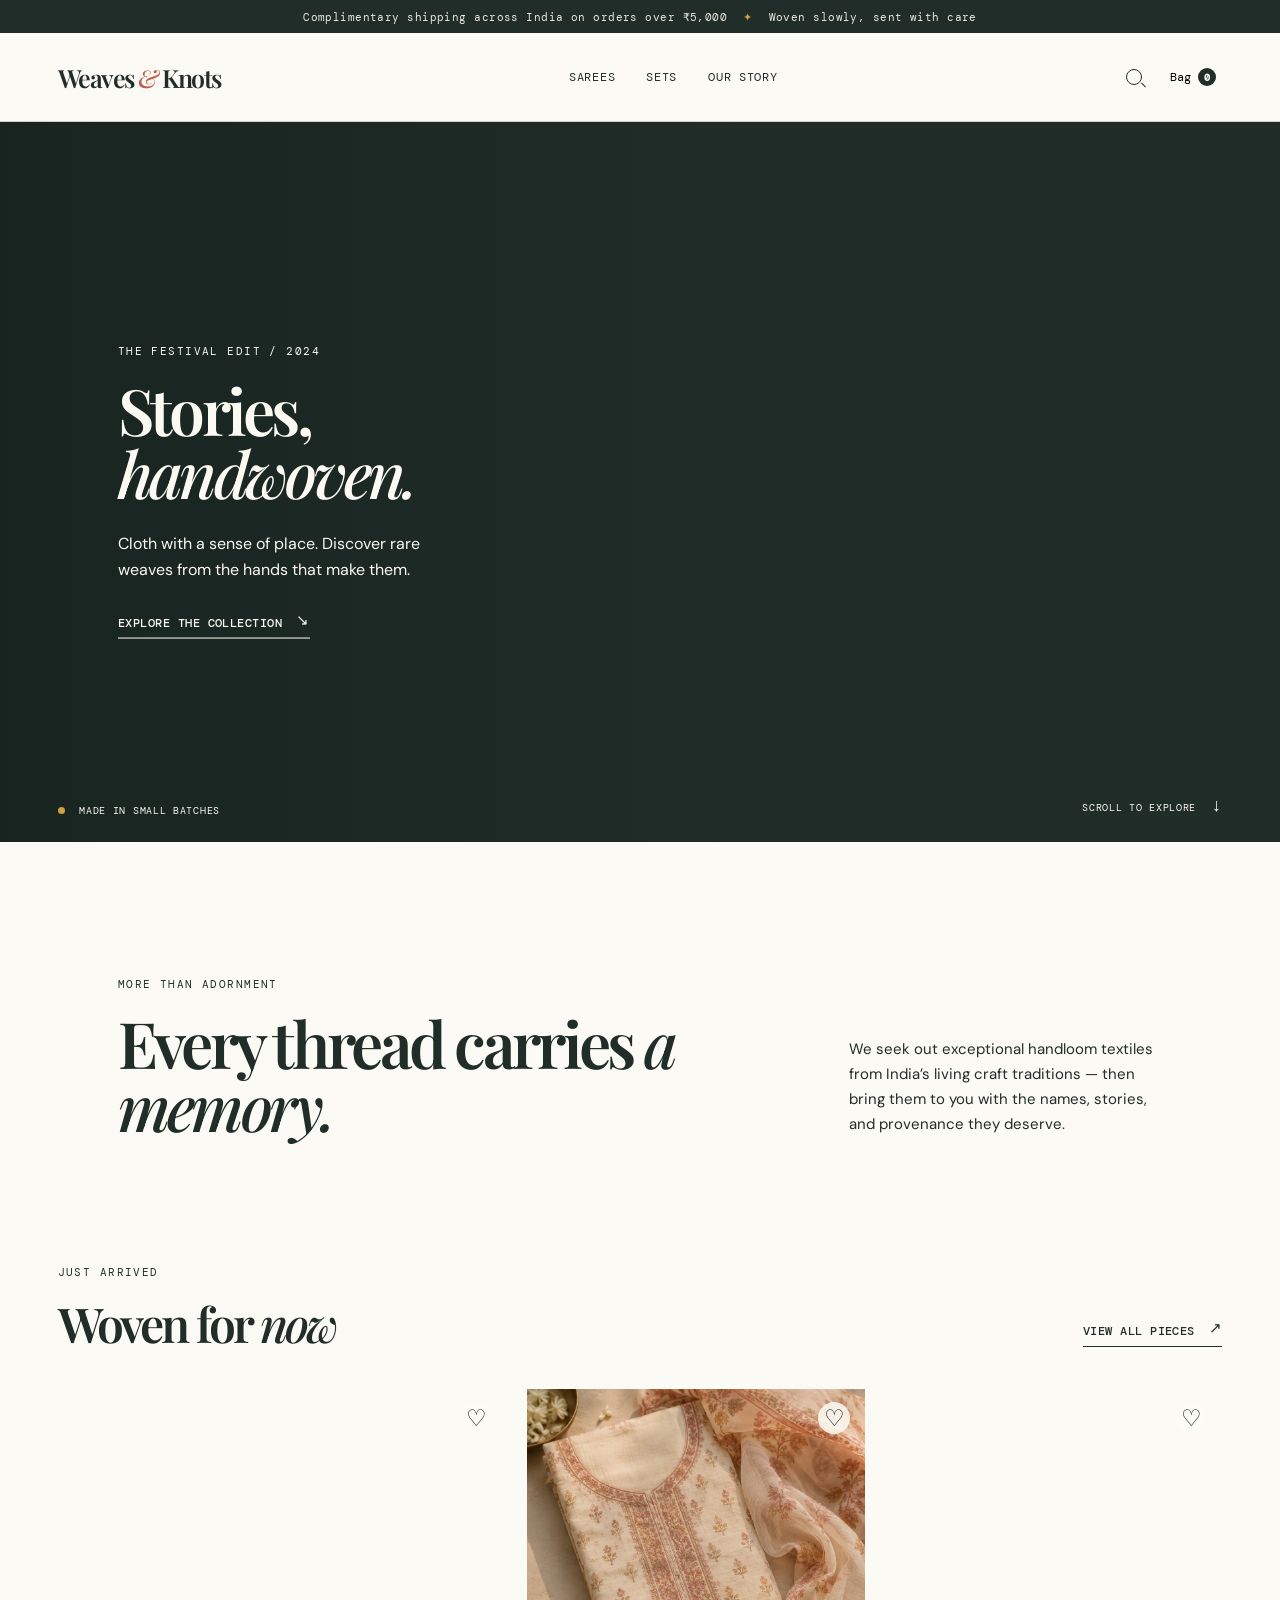
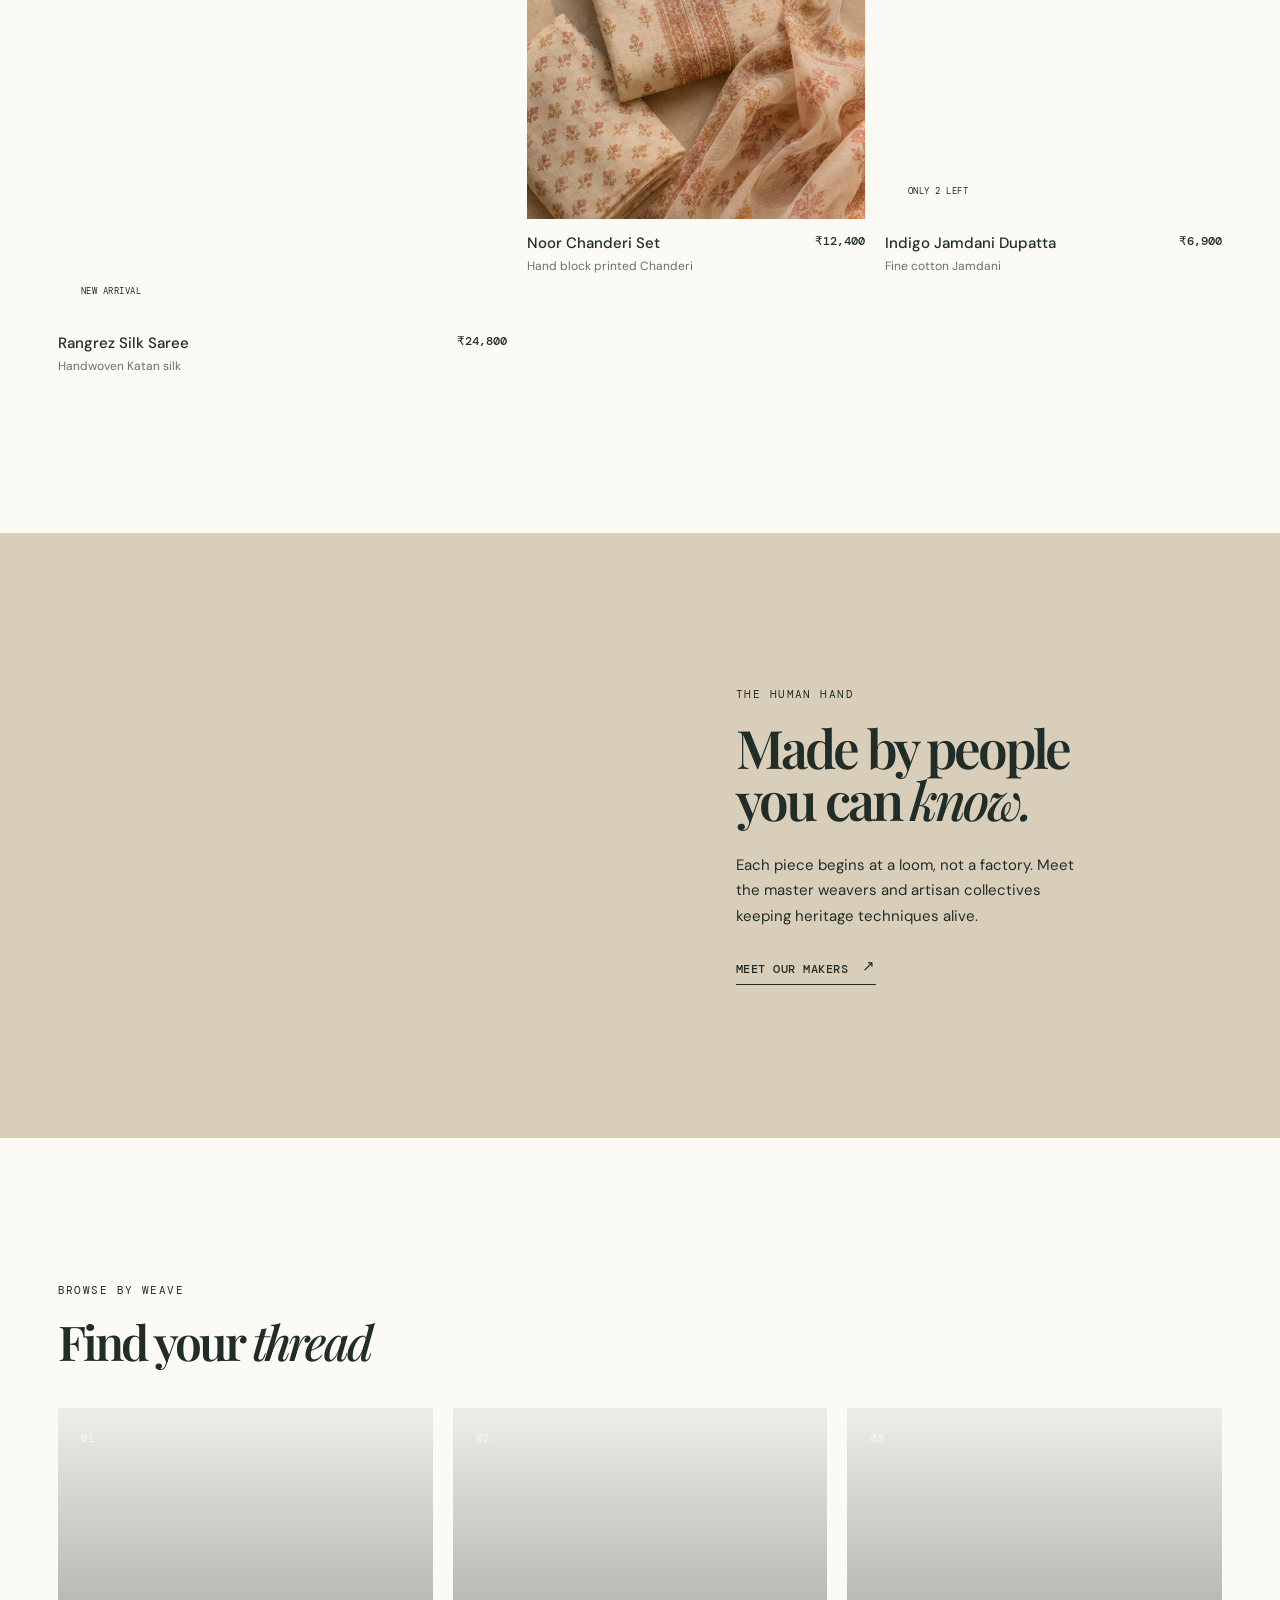
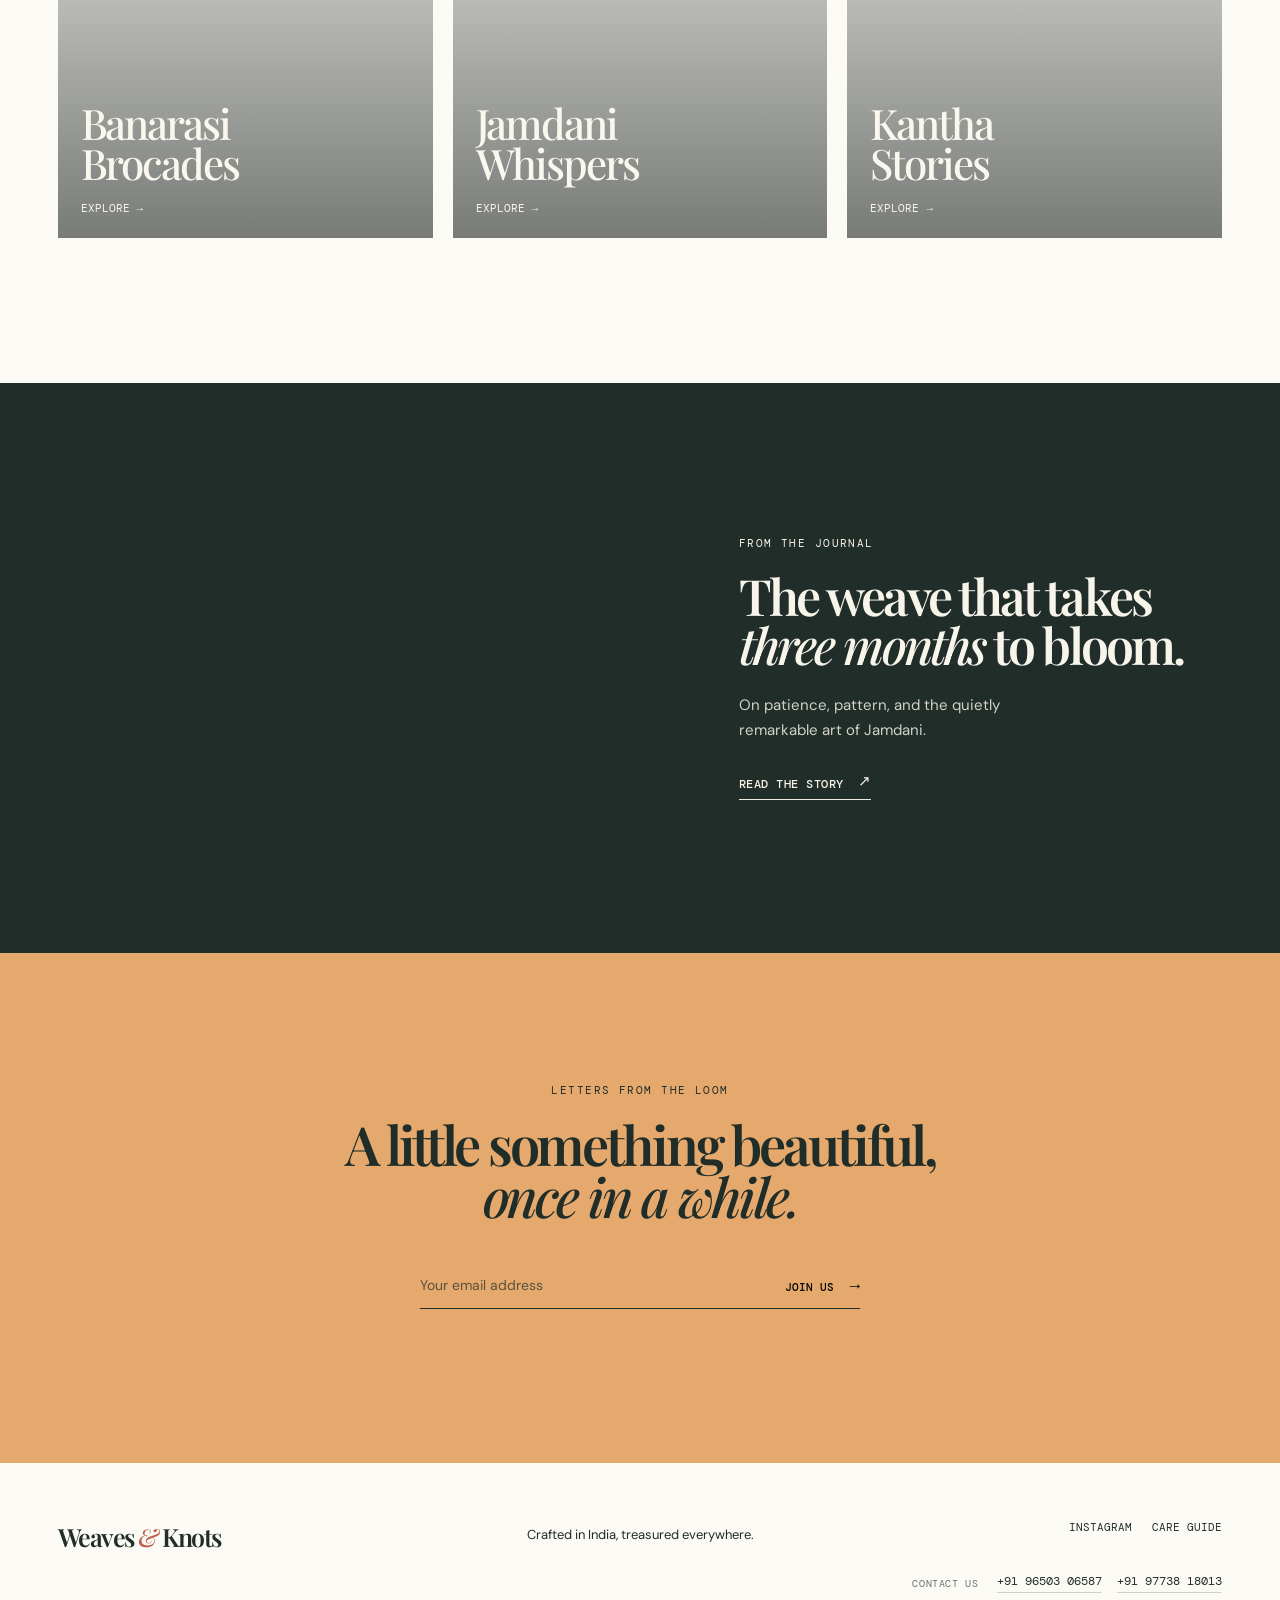
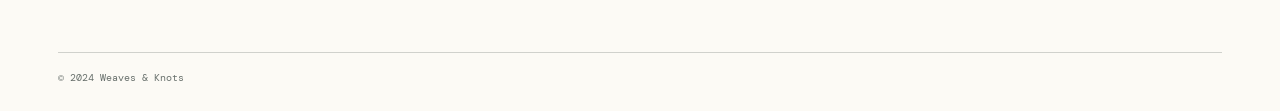
==== index.html @ 6b68d537 "Add contact details and Chanderi product image" ====
<!doctype html>
<html lang="en">
  <head>
    <meta charset="UTF-8" />
    <meta name="viewport" content="width=device-width, initial-scale=1.0" />
    <title>Weaves & Knots — Handloom, held close</title>
    <link rel="preconnect" href="https://fonts.googleapis.com" />
    <link rel="preconnect" href="https://fonts.gstatic.com" crossorigin />
    <link href="https://fonts.googleapis.com/css2?family=DM+Mono:wght@400;500&family=DM+Sans:wght@400;500;600&family=Playfair+Display:ital,wght@0,500;0,600;0,700;1,500;1,600&display=swap" rel="stylesheet" />
    <link rel="stylesheet" href="styles.css" />
    <style>.image-suit { background-image: url('assets/noor-chanderi-set.png'); }</style>
  </head>
  <body>
    <div class="announcement">Complimentary shipping across India on orders over ₹5,000 <span>✦</span> Woven slowly, sent with care</div>

    <header class="site-header">
      <button class="menu-button" aria-label="Open navigation"><span></span><span></span></button>
      <a class="wordmark" href="#top">Weaves <i>&</i> Knots</a>
      <nav class="main-nav" aria-label="Main navigation">
        <a href="#collection">Sarees</a><a href="#collection">Sets</a><a href="#story">Our story</a>
      </nav>
      <div class="actions">
        <button aria-label="Search" class="icon-button search-icon"></button>
        <button aria-label="Shopping bag" class="bag-button"><span>Bag</span><b id="bag-count">0</b></button>
      </div>
    </header>

    <main id="top">
      <section class="hero">
        <div class="hero-image"></div>
        <div class="hero-copy">
          <p class="eyebrow">The festival edit / 2024</p>
          <h1>Stories,<br /><em>handwoven.</em></h1>
          <p class="hero-description">Cloth with a sense of place. Discover rare weaves from the hands that make them.</p>
          <a class="text-link light" href="#collection">Explore the collection <span>↘</span></a>
        </div>
        <div class="hero-note"><span class="dot"></span> Made in small batches</div>
        <div class="scroll-note">Scroll to explore <span>↓</span></div>
      </section>

      <section class="intro" id="story">
        <p class="eyebrow">More than adornment</p>
        <div class="intro-grid">
          <h2>Every thread carries <em>a memory.</em></h2>
          <p>We seek out exceptional handloom textiles from India’s living craft traditions — then bring them to you with the names, stories, and provenance they deserve.</p>
        </div>
      </section>

      <section class="featured" id="collection">
        <div class="section-head">
          <div><p class="eyebrow">Just arrived</p><h2>Woven for <em>now</em></h2></div>
          <a class="text-link" href="#all">View all pieces <span>↗</span></a>
        </div>
        <div class="product-grid">
          <article class="product-card large-card">
            <div class="product-image image-saree"><button class="heart" aria-label="Save this item">♡</button><span class="tag">New arrival</span></div>
            <div class="product-info"><div><h3>Rangrez Silk Saree</h3><p>Handwoven Katan silk</p></div><strong>₹24,800</strong></div>
          </article>
          <article class="product-card">
            <div class="product-image image-suit"><button class="heart" aria-label="Save this item">♡</button></div>
            <div class="product-info"><div><h3>Noor Chanderi Set</h3><p>Hand block printed Chanderi</p></div><strong>₹12,400</strong></div>
          </article>
          <article class="product-card">
            <div class="product-image image-dupatta"><button class="heart" aria-label="Save this item">♡</button><span class="tag">Only 2 left</span></div>
            <div class="product-info"><div><h3>Indigo Jamdani Dupatta</h3><p>Fine cotton Jamdani</p></div><strong>₹6,900</strong></div>
          </article>
        </div>
      </section>

      <section class="craft-banner">
        <div class="craft-image"></div>
        <div class="craft-copy">
          <p class="eyebrow">The human hand</p>
          <h2>Made by people<br />you can <em>know.</em></h2>
          <p>Each piece begins at a loom, not a factory. Meet the master weavers and artisan collectives keeping heritage techniques alive.</p>
          <a class="text-link" href="#makers">Meet our makers <span>↗</span></a>
        </div>
      </section>

      <section class="collections" id="all">
        <div class="section-head"><div><p class="eyebrow">Browse by weave</p><h2>Find your <em>thread</em></h2></div></div>
        <div class="collection-grid">
          <a href="#banarasi" class="collection-card c-one"><span>01</span><h3>Banarasi<br />Brocades</h3><i>Explore →</i></a>
          <a href="#jamdani" class="collection-card c-two"><span>02</span><h3>Jamdani<br />Whispers</h3><i>Explore →</i></a>
          <a href="#kantha" class="collection-card c-three"><span>03</span><h3>Kantha<br />Stories</h3><i>Explore →</i></a>
        </div>
      </section>

      <section class="journal">
        <div class="journal-image"></div>
        <div class="journal-content"><p class="eyebrow">From the journal</p><h2>The weave that takes<br /><em>three months</em> to bloom.</h2><p>On patience, pattern, and the quietly remarkable art of Jamdani.</p><a class="text-link" href="#read">Read the story <span>↗</span></a></div>
      </section>

      <section class="newsletter">
        <p class="eyebrow">Letters from the loom</p>
        <h2>A little something beautiful,<br /><em>once in a while.</em></h2>
        <form id="newsletter-form"><label class="sr-only" for="email">Email address</label><input id="email" type="email" placeholder="Your email address" required /><button type="submit">Join us <span>→</span></button></form>
        <p class="form-message" id="form-message"></p>
      </section>
    </main>

    <footer>
      <a class="wordmark" href="#top">Weaves <i>&</i> Knots</a>
      <p>Crafted in India, treasured everywhere.</p>
      <div class="footer-links"><a href="#instagram">Instagram</a><a href="#care">Care guide</a></div>
      <div class="contact-block" id="contact"><span>Contact us</span><a href="tel:+919650306587">+91 96503 06587</a><a href="tel:+919773818013">+91 97738 18013</a></div>
      <small>© 2024 Weaves & Knots</small>
    </footer>
    <script src="script.js"></script>
  </body>
</html>
---- styles.css ----
:root{--ink:#202d28;--cream:#f4f0e8;--paper:#fcfaf5;--clay:#bd5f49;--mustard:#d0a143;--sage:#a4ad91;--line:rgba(32,45,40,.2)}*{box-sizing:border-box}html{scroll-behavior:smooth}body{margin:0;background:var(--paper);color:var(--ink);font-family:'DM Sans',sans-serif;font-size:15px}a{color:inherit;text-decoration:none}.announcement{height:33px;background:var(--ink);color:#eee9dd;text-align:center;display:flex;align-items:center;justify-content:center;gap:16px;font:11px 'DM Mono',monospace;letter-spacing:.04em}.announcement span{color:var(--mustard)}.site-header{height:89px;padding:0 4.5vw;display:grid;grid-template-columns:1fr auto 1fr;align-items:center;border-bottom:1px solid var(--line);background:var(--paper);position:relative;z-index:2}.wordmark{font:600 25px 'Playfair Display',serif;letter-spacing:-.06em}.wordmark i{font-weight:500;color:var(--clay)}.main-nav{display:flex;gap:31px;margin-left:5.2vw}.main-nav a,.actions{font:12px 'DM Mono',monospace;text-transform:uppercase;letter-spacing:.06em}.actions{justify-self:end;display:flex;align-items:center;gap:22px}.icon-button{border:0;background:none;padding:0}.search-icon{height:16px;width:16px;border:1.5px solid var(--ink);border-radius:50%;position:relative}.search-icon:after{content:'';height:6px;border-left:1.5px solid var(--ink);position:absolute;right:-3px;bottom:-4px;transform:rotate(-45deg)}.bag-button{border:0;background:none;font:inherit;display:flex;gap:7px;align-items:center}.bag-button b{display:grid;place-items:center;color:var(--paper);background:var(--ink);width:18px;height:18px;border-radius:50%;font-size:10px}.menu-button{display:none}.hero{height:min(720px,calc(100vh - 122px));min-height:590px;position:relative;overflow:hidden;background:var(--ink);color:#fbf9f2}.hero-image{height:100%;width:100%;background:linear-gradient(90deg,rgba(18,29,25,.54),rgba(18,29,25,.04) 58%),url('https://images.unsplash.com/photo-1610030469983-98e550d6193c?auto=format&fit=crop&w=1800&q=90') center 43%/cover}.hero-copy{position:absolute;left:9.2vw;top:50%;transform:translateY(-47%);max-width:500px}.eyebrow{font:11px 'DM Mono',monospace;text-transform:uppercase;letter-spacing:.13em;margin:0 0 21px}.hero h1,h2{font:600 clamp(43px,5vw,76px)/.98 'Playfair Display',serif;letter-spacing:-.058em;margin:0}.hero h1 em,h2 em{font-weight:500}.hero-description{font-size:16px;line-height:1.6;max-width:315px;margin:27px 0 29px}.text-link{display:inline-flex;gap:14px;padding-bottom:7px;border-bottom:1px solid var(--ink);font:500 12px 'DM Mono',monospace;text-transform:uppercase;letter-spacing:.04em}.text-link span{font-size:15px;line-height:10px}.text-link.light{border-color:#fbf9f2}.hero-note,.scroll-note{position:absolute;bottom:25px;font:10px 'DM Mono',monospace;text-transform:uppercase;letter-spacing:.07em}.hero-note{left:4.5vw}.scroll-note{right:4.5vw}.scroll-note span{font-size:18px;margin-left:8px}.dot{display:inline-block;width:7px;height:7px;background:var(--mustard);border-radius:50%;margin-right:8px}.intro{padding:135px 9.2vw 128px}.intro-grid{display:grid;grid-template-columns:1.35fr .65fr;align-items:end;gap:80px}.intro h2{max-width:680px}.intro-grid p{line-height:1.68;margin:0;max-width:325px}.featured{padding:0 4.5vw 145px}.section-head{display:flex;align-items:end;justify-content:space-between;margin-bottom:42px}.section-head h2{font-size:48px}.product-grid{display:grid;grid-template-columns:1.33fr 1fr 1fr;gap:20px}.product-image{height:430px;position:relative;background:center/cover}.large-card .product-image{height:530px}.image-saree{background-image:url('https://images.unsplash.com/photo-1605763240000-7e93b172d754?auto=format&fit=crop&w=1000&q=85')}.image-suit{background-image:url('https://images.unsplash.com/photo-1583391733981-84984093580d?auto=format&fit=crop&w=900&q=85')}.image-dupatta{background-image:url('https://images.unsplash.com/photo-1595777457583-95e059d581b8?auto=format&fit=crop&w=900&q=85')}.heart{position:absolute;right:15px;top:13px;border:0;background:rgba(252,250,245,.86);border-radius:50%;width:32px;height:32px;font:23px Georgia;color:var(--ink);cursor:pointer}.heart.saved{color:var(--clay)}.tag{position:absolute;left:14px;bottom:15px;background:var(--paper);padding:7px 9px;font:9px 'DM Mono',monospace;text-transform:uppercase;letter-spacing:.06em}.product-info{display:flex;justify-content:space-between;gap:8px;padding:14px 0}.product-info h3{font:500 15px 'DM Sans',sans-serif;margin:0 0 5px}.product-info p{margin:0;font-size:12px;color:#69716e}.product-info strong{font:500 12px 'DM Mono',monospace;white-space:nowrap}.craft-banner{display:grid;grid-template-columns:1fr 1fr;background:#d8ceb9}.craft-image{min-height:605px;background:url('https://images.unsplash.com/photo-1602417095805-29b4a7ea6454?auto=format&fit=crop&w=1200&q=85') center/cover}.craft-copy{padding:14% 15%;align-self:center}.craft-copy h2{font-size:53px;margin-bottom:27px}.craft-copy p:not(.eyebrow){line-height:1.7;max-width:360px;margin:0 0 29px}.collections{padding:145px 4.5vw}.collection-grid{display:grid;grid-template-columns:repeat(3,1fr);gap:20px}.collection-card{height:430px;padding:23px;display:flex;flex-direction:column;color:#faf7ee;background-size:cover;background-position:center;position:relative;overflow:hidden}.collection-card:before{content:'';position:absolute;inset:0;background:linear-gradient(0deg,rgba(16,24,21,.56),rgba(16,24,21,.06))}.collection-card>*{position:relative}.collection-card span{font:11px 'DM Mono',monospace}.collection-card h3{font:500 42px/.95 'Playfair Display',serif;letter-spacing:-.05em;margin:auto 0 17px}.collection-card i{font:11px 'DM Mono',monospace;text-transform:uppercase;font-style:normal}.c-one{background-image:url('https://images.unsplash.com/photo-1610030469983-98e550d6193c?auto=format&fit=crop&w=800&q=80')}.c-two{background-image:url('https://images.unsplash.com/photo-1610652492500-ded49ceeb378?auto=format&fit=crop&w=800&q=80')}.c-three{background-image:url('https://images.unsplash.com/photo-1594736797933-d0a9ba9f1d0c?auto=format&fit=crop&w=800&q=80')}.journal{display:grid;grid-template-columns:1.05fr .95fr;background:var(--ink);color:#f7f4ea}.journal-image{min-height:570px;background:url('https://images.unsplash.com/photo-1606293926249-ed22e8b11d61?auto=format&fit=crop&w=1200&q=85') center/cover}.journal-content{padding:13% 11%;align-self:center}.journal h2{font-size:50px;margin-bottom:24px}.journal-content p:not(.eyebrow){line-height:1.7;max-width:315px;margin:0 0 29px;color:#d2d2c9}.journal .text-link{border-color:#eee9dd}.newsletter{text-align:center;padding:130px 20px 123px;background:#e5a96e}.newsletter h2{font-size:54px}.newsletter form{margin:39px auto 0;display:flex;max-width:440px;border-bottom:1px solid var(--ink)}.newsletter input{border:0;background:transparent;outline:none;padding:14px 0;width:100%;font:14px 'DM Sans',sans-serif;color:var(--ink)}.newsletter input::placeholder{color:rgba(32,45,40,.7)}.newsletter button{border:0;background:transparent;padding:0;font:500 11px 'DM Mono',monospace;text-transform:uppercase;white-space:nowrap;cursor:pointer}.newsletter button span{font-size:17px;margin-left:9px}.form-message{min-height:18px;font:11px 'DM Mono',monospace;margin:13px 0 0}footer{padding:57px 4.5vw 27px;display:grid;grid-template-columns:1fr 1fr 1fr;gap:20px;align-items:start;background:var(--paper)}footer>p{margin:6px 0;font-size:13px;justify-self:center}footer .footer-links{justify-self:end;display:flex;gap:20px;font:11px 'DM Mono',monospace;text-transform:uppercase}footer small{grid-column:1/-1;border-top:1px solid var(--line);margin-top:39px;padding-top:18px;font:10px 'DM Mono',monospace;color:#68706c}.sr-only{position:absolute;width:1px;height:1px;overflow:hidden;clip:rect(0,0,0,0)}
@media(max-width:760px){.announcement{font-size:9px;padding:0 12px}.site-header{height:66px;padding:0 20px;grid-template-columns:1fr auto 1fr}.main-nav,.search-icon{display:none}.menu-button{display:flex;border:0;background:none;width:26px;padding:0;gap:5px;flex-direction:column}.menu-button span{width:20px;border-top:1px solid var(--ink)}.wordmark{font-size:21px}.actions{gap:0}.bag-button span{display:none}.hero{height:calc(100svh - 99px);min-height:540px}.hero-image{background-position:57% center}.hero-copy{left:25px;top:46%;max-width:280px}.hero h1{font-size:50px}.hero-description{font-size:14px;max-width:260px}.hero-note{left:25px;font-size:9px}.scroll-note{display:none}.intro{padding:85px 25px}.intro-grid{display:block}.intro h2{font-size:45px;margin-bottom:27px}.intro-grid p{font-size:14px}.featured{padding:0 20px 85px}.section-head{margin-bottom:26px}.section-head h2{font-size:39px}.section-head .text-link{display:none}.product-grid{display:flex;overflow:auto;margin-right:-20px;padding-right:20px;gap:13px}.product-card{min-width:74vw}.large-card .product-image,.product-image{height:440px}.product-info h3{font-size:14px}.craft-banner{display:block}.craft-image{min-height:420px}.craft-copy{padding:70px 28px}.craft-copy h2{font-size:45px}.collections{padding:85px 20px}.collection-grid{grid-template-columns:1fr;gap:13px}.collection-card{height:285px}.collection-card h3{font-size:40px}.journal{display:flex;flex-direction:column}.journal-image{min-height:350px}.journal-content{padding:70px 28px}.journal h2{font-size:42px}.newsletter{padding:84px 25px}.newsletter h2{font-size:42px}.newsletter form{margin-top:31px}footer{padding:42px 20px 22px;grid-template-columns:1fr}.footer-links,footer>p{justify-self:start}footer>p{margin:3px 0 13px}footer small{margin-top:22px}}

.contact-block{grid-column:2/4;justify-self:end;display:flex;align-items:center;gap:15px;font:12px 'DM Mono',monospace}.contact-block span{color:#68706c;text-transform:uppercase;font-size:10px;letter-spacing:.06em;margin-right:4px}.contact-block a{border-bottom:1px solid var(--line);padding-bottom:3px}@media(max-width:760px){.contact-block{grid-column:1;justify-self:start;flex-wrap:wrap;gap:10px 14px;margin-top:6px}.contact-block span{width:100%}.footer-links{margin-top:8px}}
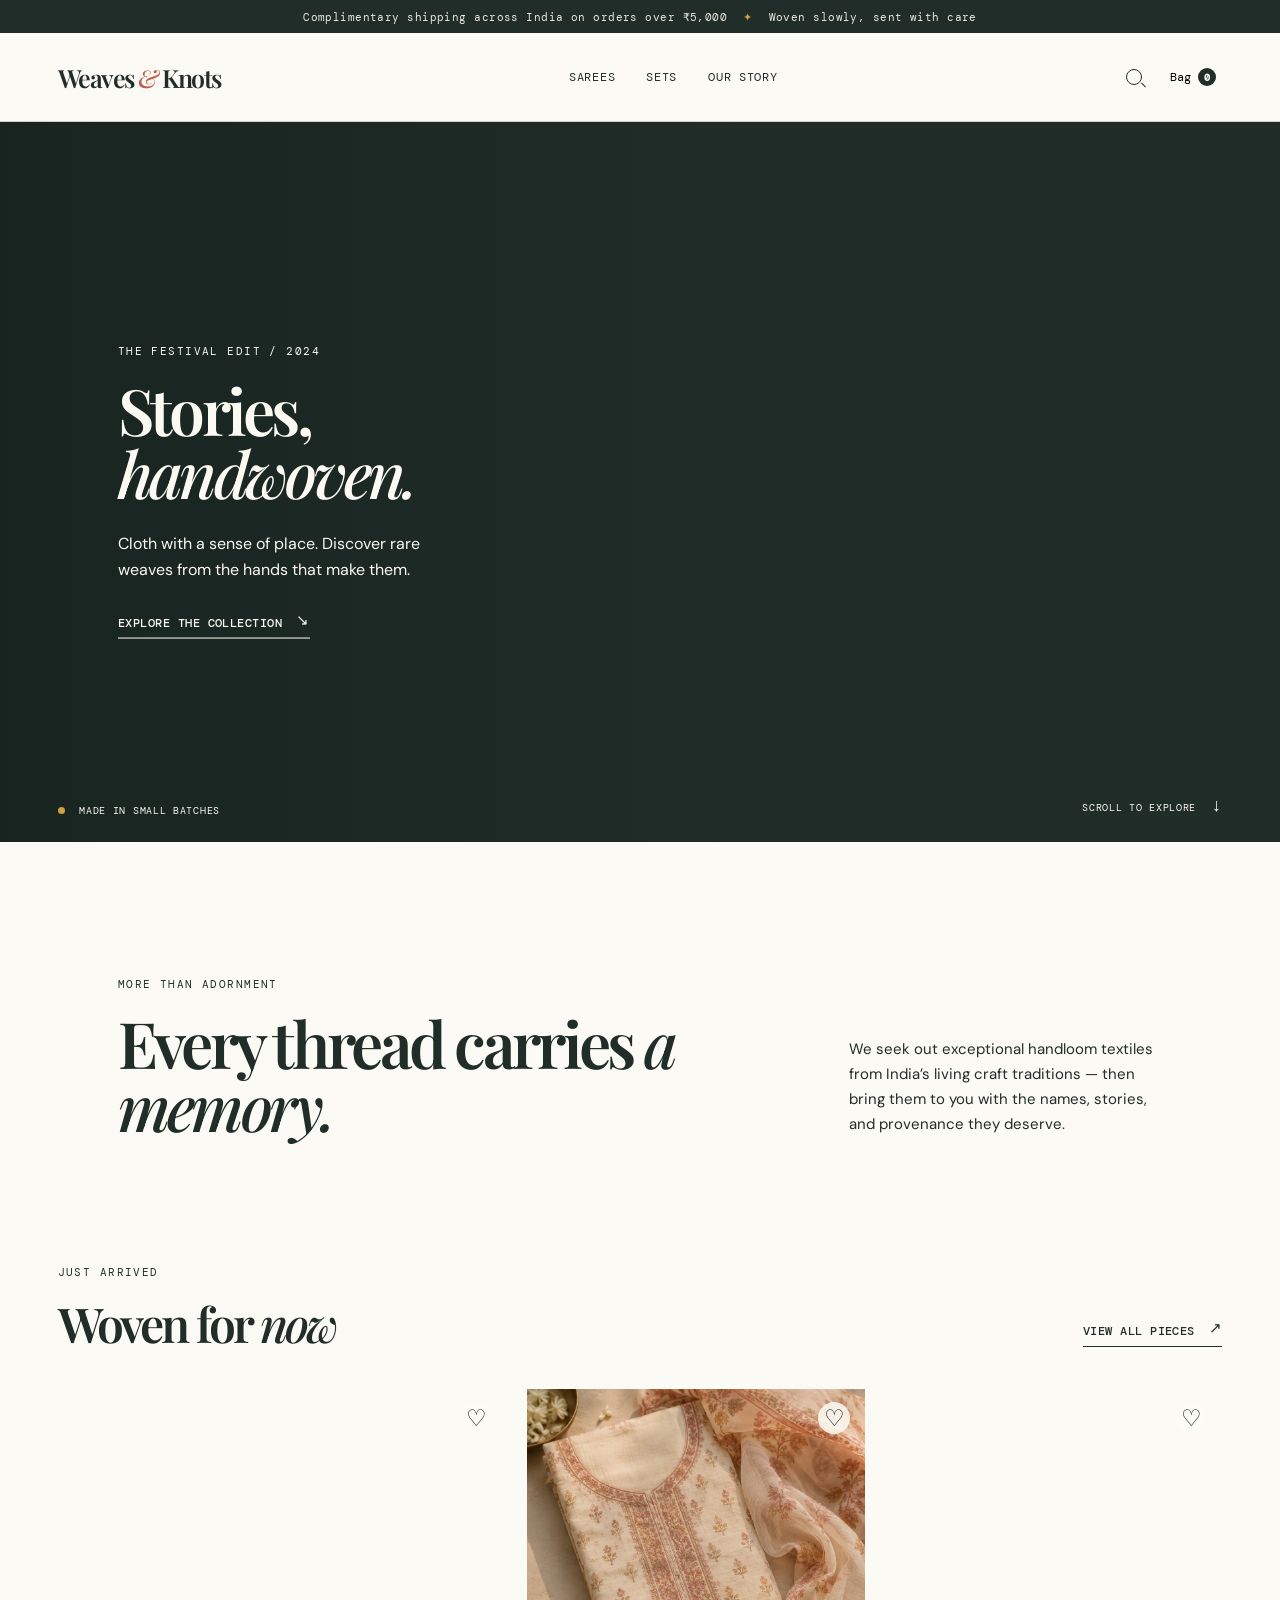
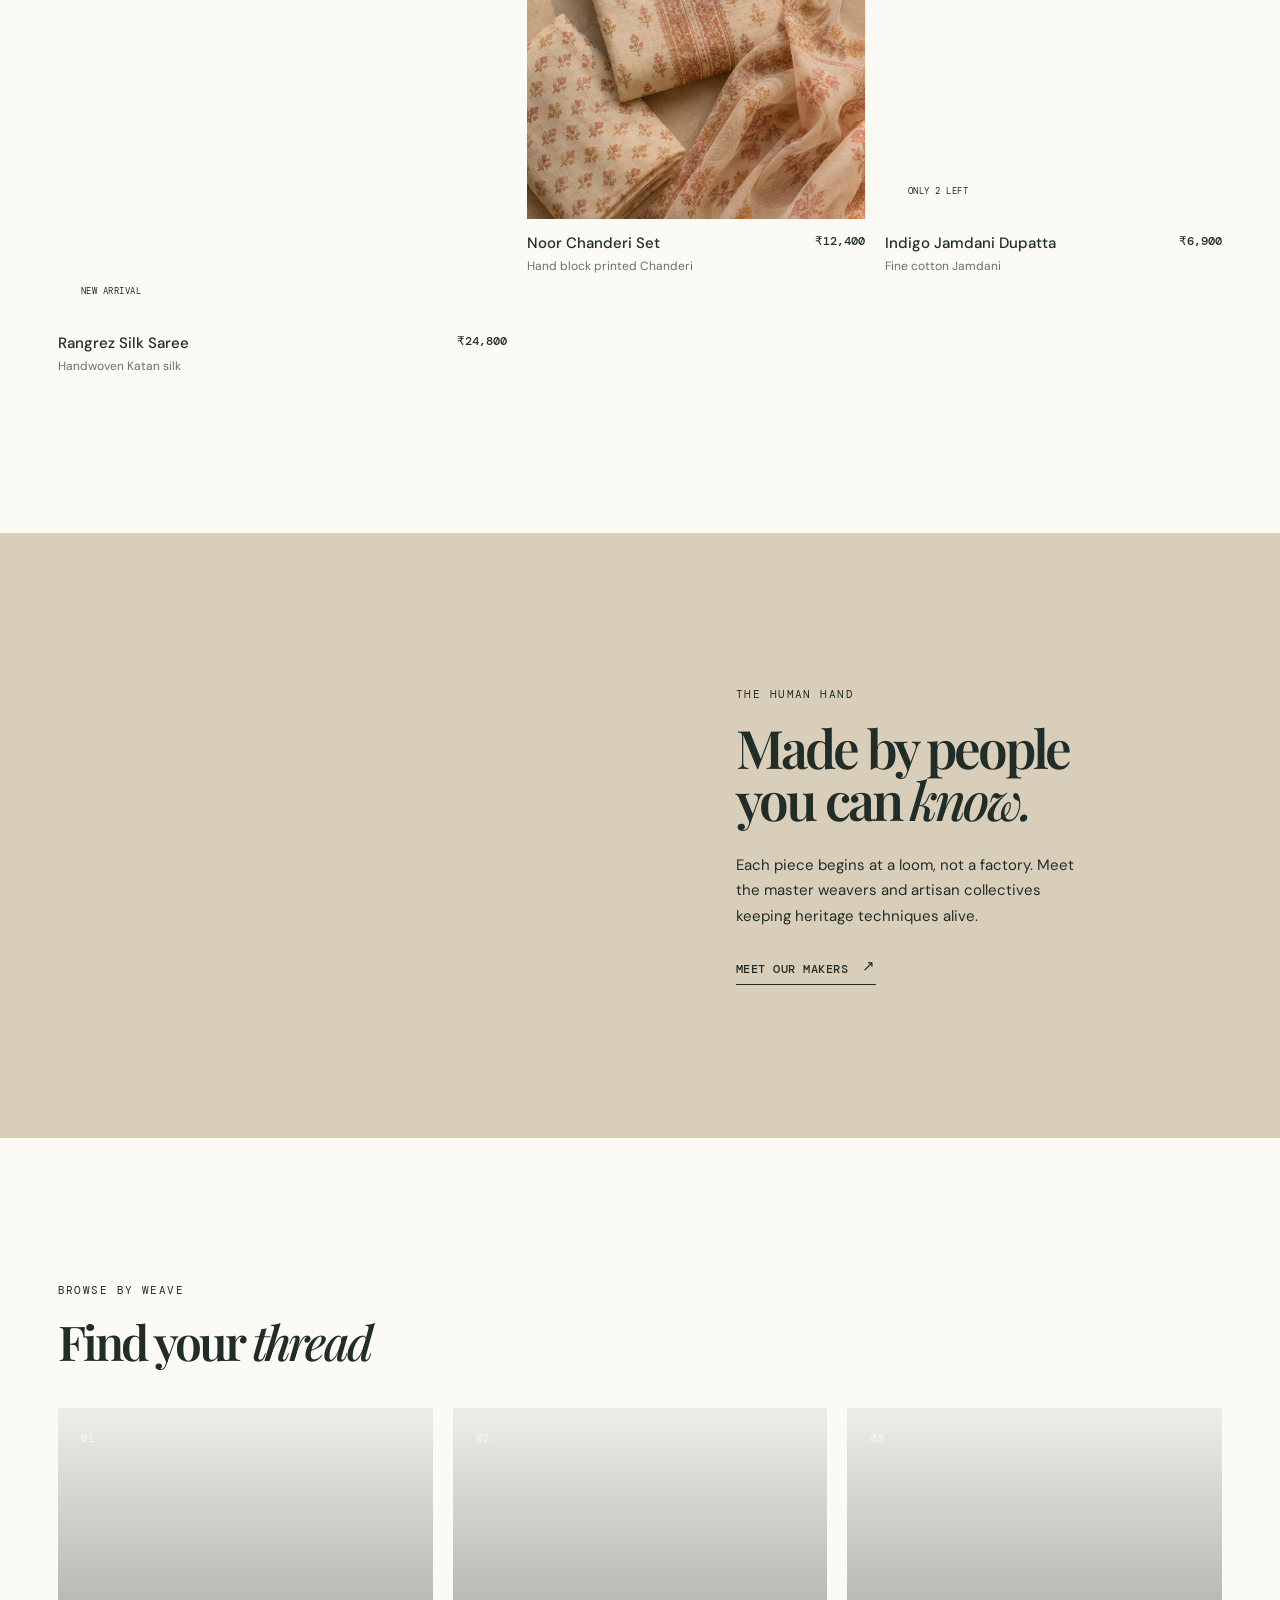
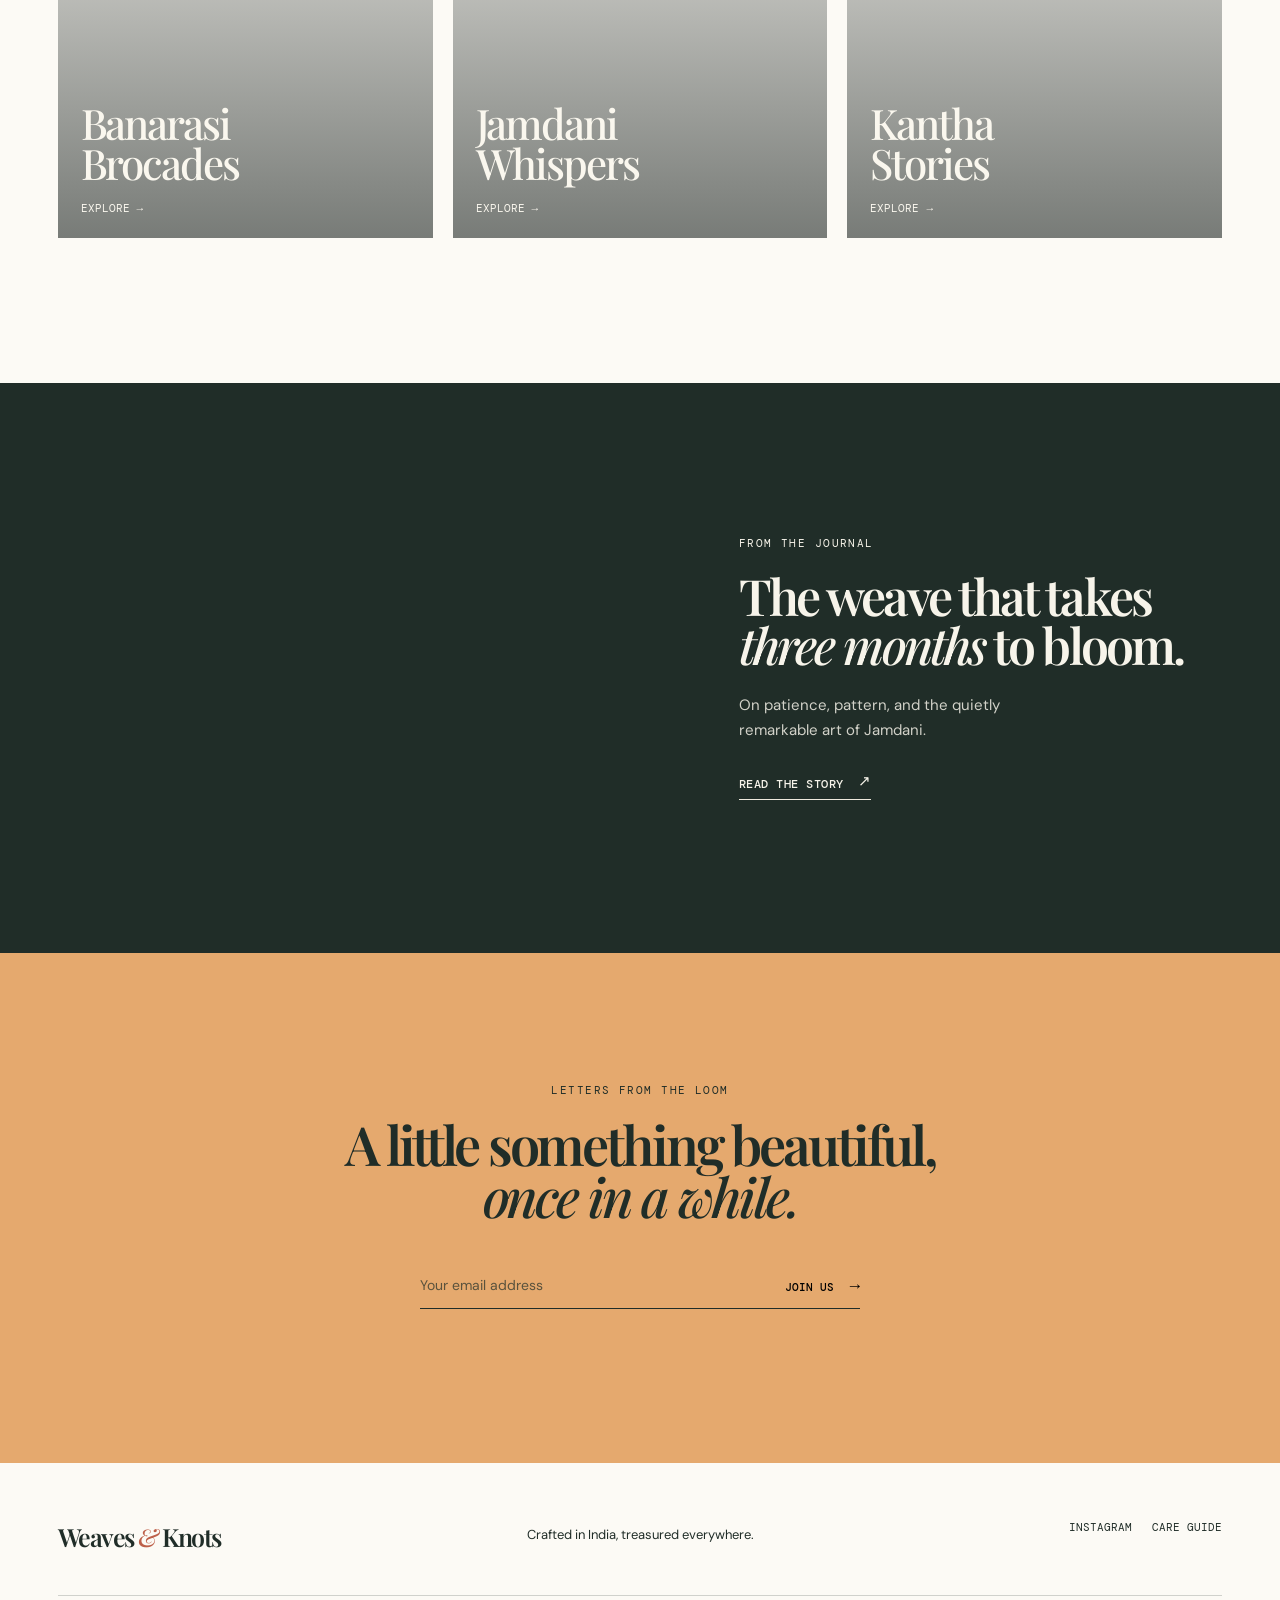
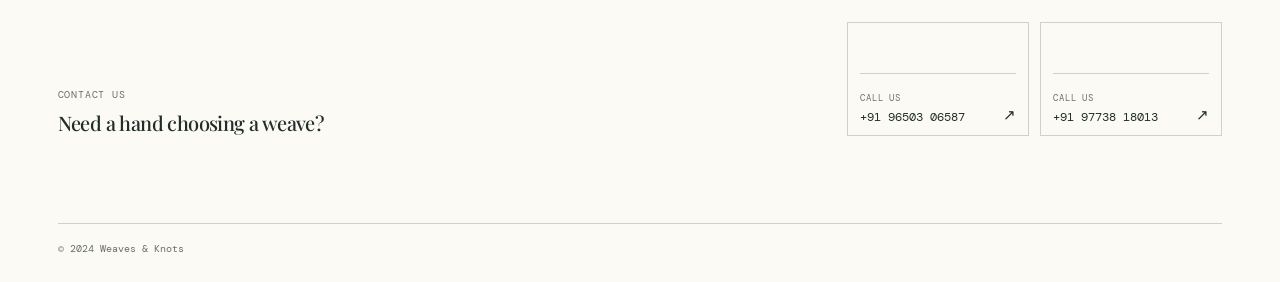
==== commit 2d13dd41: "Refine contact section design" ====
--- a/index.html
+++ b/index.html
@@ -8,7 +8,18 @@
     <link rel="preconnect" href="https://fonts.gstatic.com" crossorigin />
     <link href="https://fonts.googleapis.com/css2?family=DM+Mono:wght@400;500&family=DM+Sans:wght@400;500;600&family=Playfair+Display:ital,wght@0,500;0,600;0,700;1,500;1,600&display=swap" rel="stylesheet" />
     <link rel="stylesheet" href="styles.css" />
-    <style>.image-suit { background-image: url('assets/noor-chanderi-set.png'); }</style>
+    <style>
+      .image-suit { background-image: url('assets/noor-chanderi-set.png'); }
+      .contact-block { grid-column: 1 / -1; justify-self: stretch; display: flex; justify-content: space-between; align-items: end; gap: 28px; padding: 26px 0 28px; margin-top: 22px; border-top: 1px solid var(--line); font-family: 'DM Mono', monospace; }
+      .contact-intro span, .contact-numbers small { display:block; color:#68706c; font-size:10px; letter-spacing:.08em; text-transform:uppercase; }
+      .contact-intro p { margin:8px 0 0; font:500 20px 'Playfair Display', serif; letter-spacing:-.03em; }
+      .contact-numbers { display:flex; gap:11px; }
+      .contact-numbers a { min-width:182px; padding:11px 12px 10px; border:1px solid var(--line); display:grid; grid-template-columns:1fr auto; gap:5px; font-size:12px; transition:.2s ease; }
+      .contact-numbers small { grid-column:1/-1; font-size:9px; }
+      .contact-numbers b { font-size:15px; font-weight:400; line-height:12px; }
+      .contact-numbers a:hover { background:var(--ink); color:var(--paper); border-color:var(--ink); transform:translateY(-2px); }
+      @media(max-width:760px){.contact-block{grid-column:1;display:block;margin-top:17px;padding:22px 0;}.contact-intro p{font-size:19px}.contact-numbers{margin-top:17px;display:grid;grid-template-columns:1fr 1fr;gap:8px}.contact-numbers a{min-width:0;font-size:10px;padding:10px}.contact-numbers small{font-size:8px}}
+    </style>
   </head>
   <body>
     <div class="announcement">Complimentary shipping across India on orders over ₹5,000 <span>✦</span> Woven slowly, sent with care</div>
@@ -103,7 +114,10 @@
       <a class="wordmark" href="#top">Weaves <i>&</i> Knots</a>
       <p>Crafted in India, treasured everywhere.</p>
       <div class="footer-links"><a href="#instagram">Instagram</a><a href="#care">Care guide</a></div>
-      <div class="contact-block" id="contact"><span>Contact us</span><a href="tel:+919650306587">+91 96503 06587</a><a href="tel:+919773818013">+91 97738 18013</a></div>
+      <div class="contact-block" id="contact">
+        <div class="contact-intro"><span>Contact us</span><p>Need a hand choosing a weave?</p></div>
+        <div class="contact-numbers"><a href="tel:+919650306587"><small>Call us</small>+91 96503 06587 <b>↗</b></a><a href="tel:+919773818013"><small>Call us</small>+91 97738 18013 <b>↗</b></a></div>
+      </div>
       <small>© 2024 Weaves & Knots</small>
     </footer>
     <script src="script.js"></script>
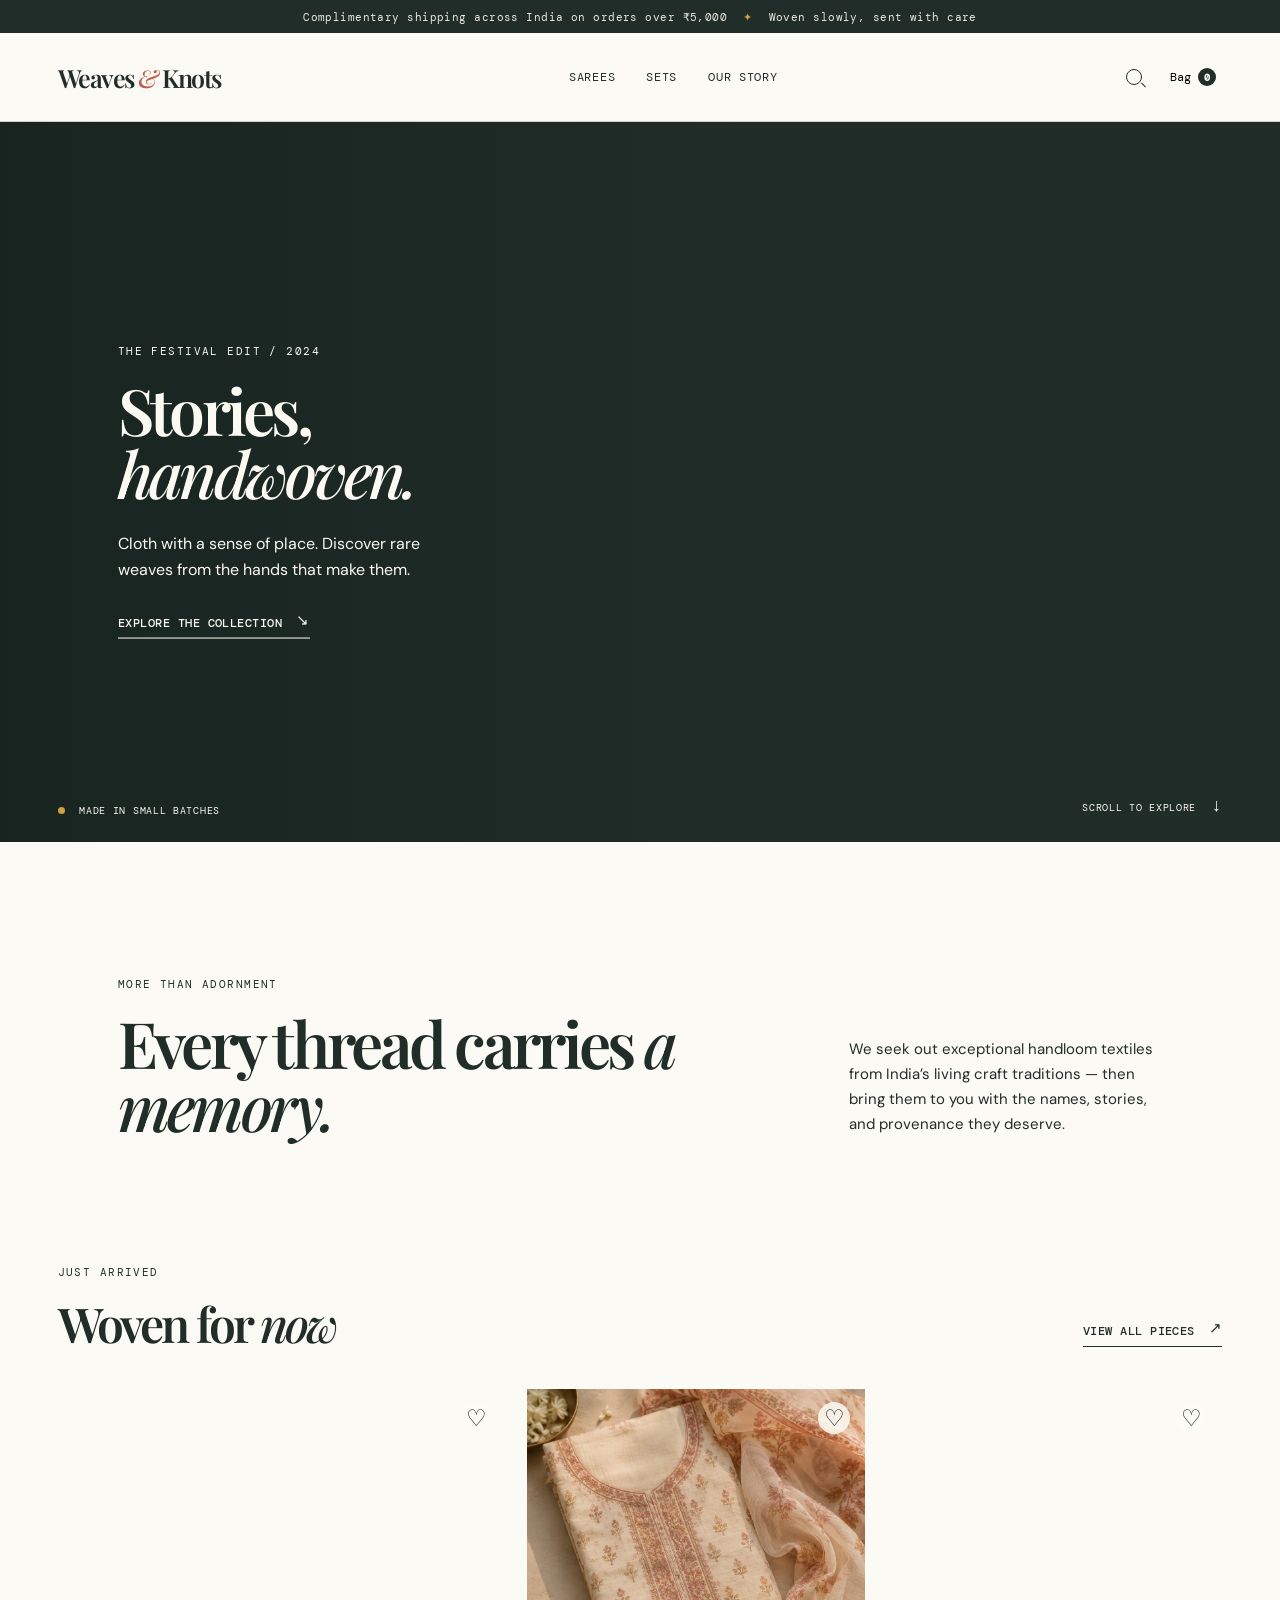
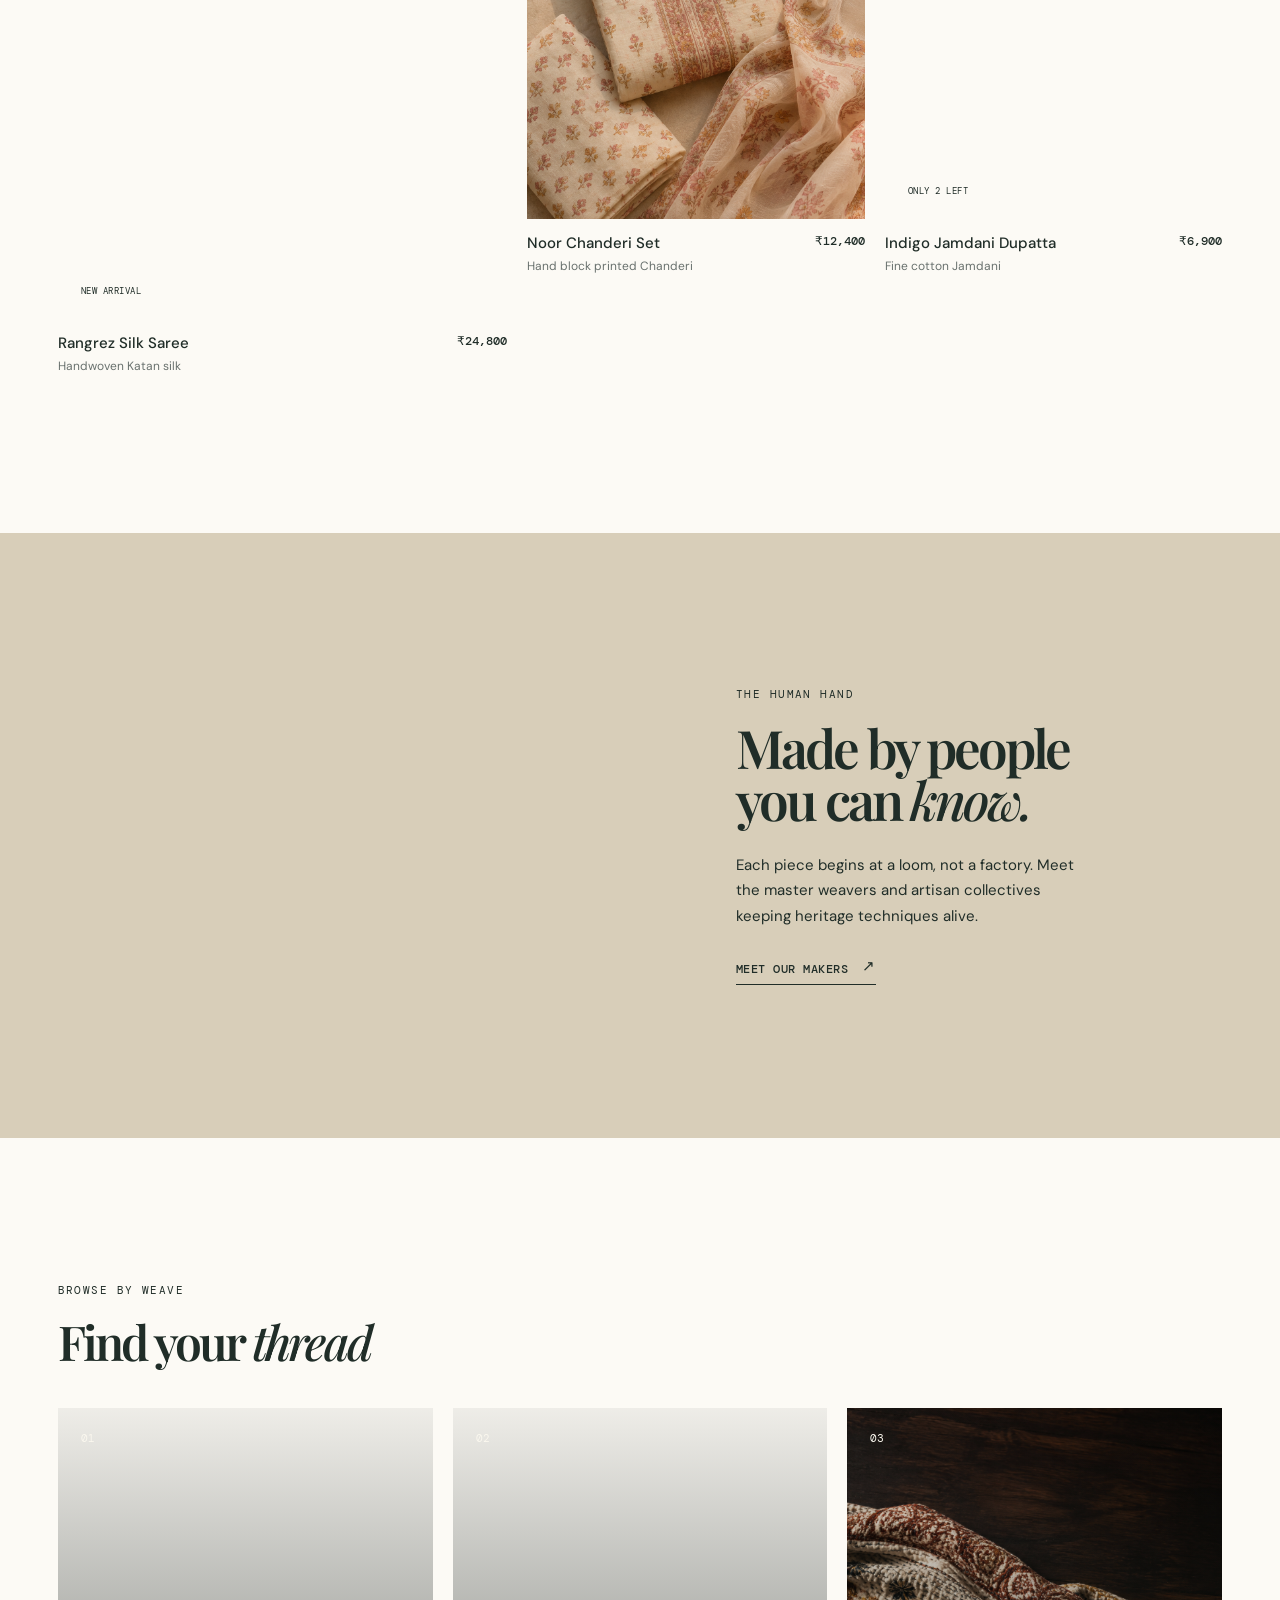
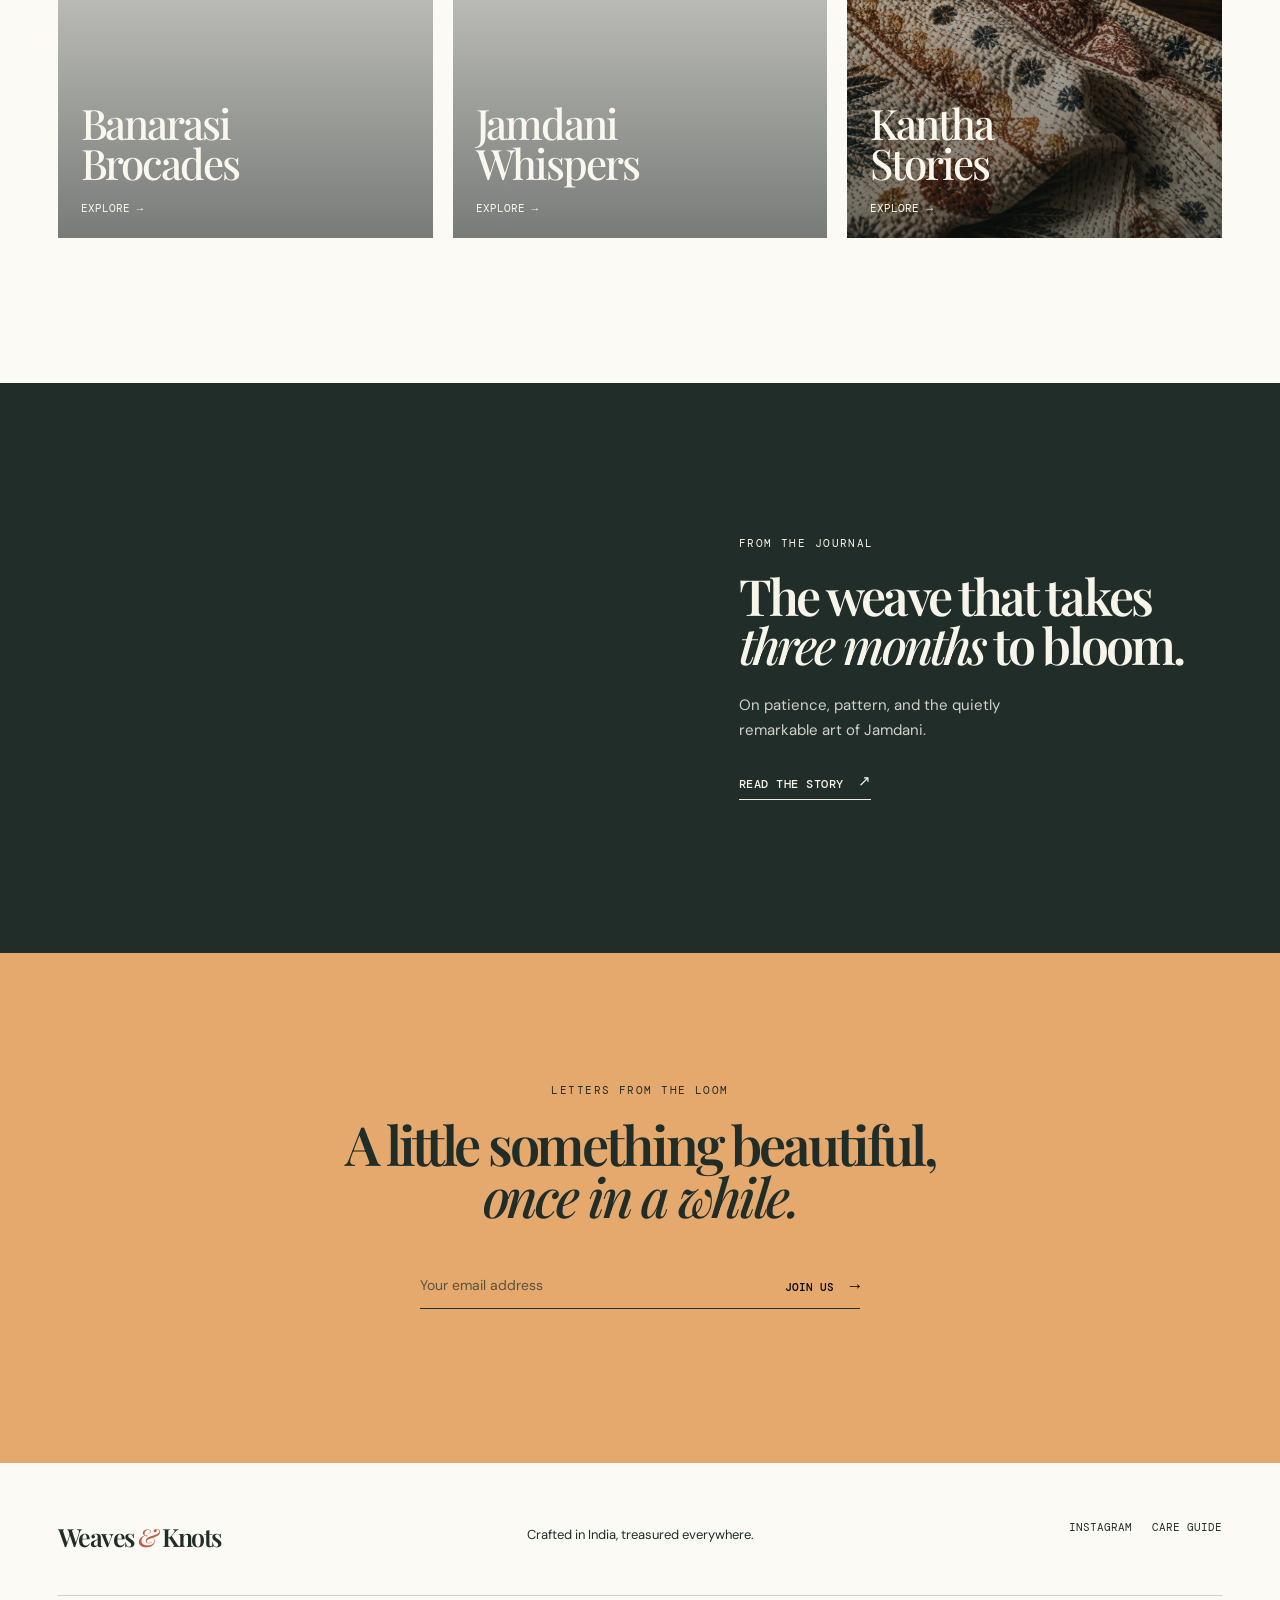
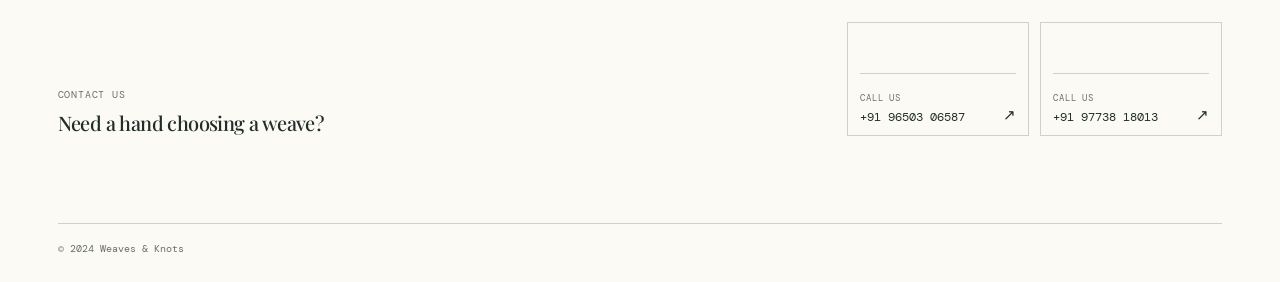
==== commit e11084ec: "Add local Kantha collection image" ====
--- a/index.html
+++ b/index.html
@@ -10,6 +10,7 @@
     <link rel="stylesheet" href="styles.css" />
     <style>
       .image-suit { background-image: url('assets/noor-chanderi-set.png'); }
+      .c-three { background-image: url('assets/kantha-stories.png'); }
       .contact-block { grid-column: 1 / -1; justify-self: stretch; display: flex; justify-content: space-between; align-items: end; gap: 28px; padding: 26px 0 28px; margin-top: 22px; border-top: 1px solid var(--line); font-family: 'DM Mono', monospace; }
       .contact-intro span, .contact-numbers small { display:block; color:#68706c; font-size:10px; letter-spacing:.08em; text-transform:uppercase; }
       .contact-intro p { margin:8px 0 0; font:500 20px 'Playfair Display', serif; letter-spacing:-.03em; }
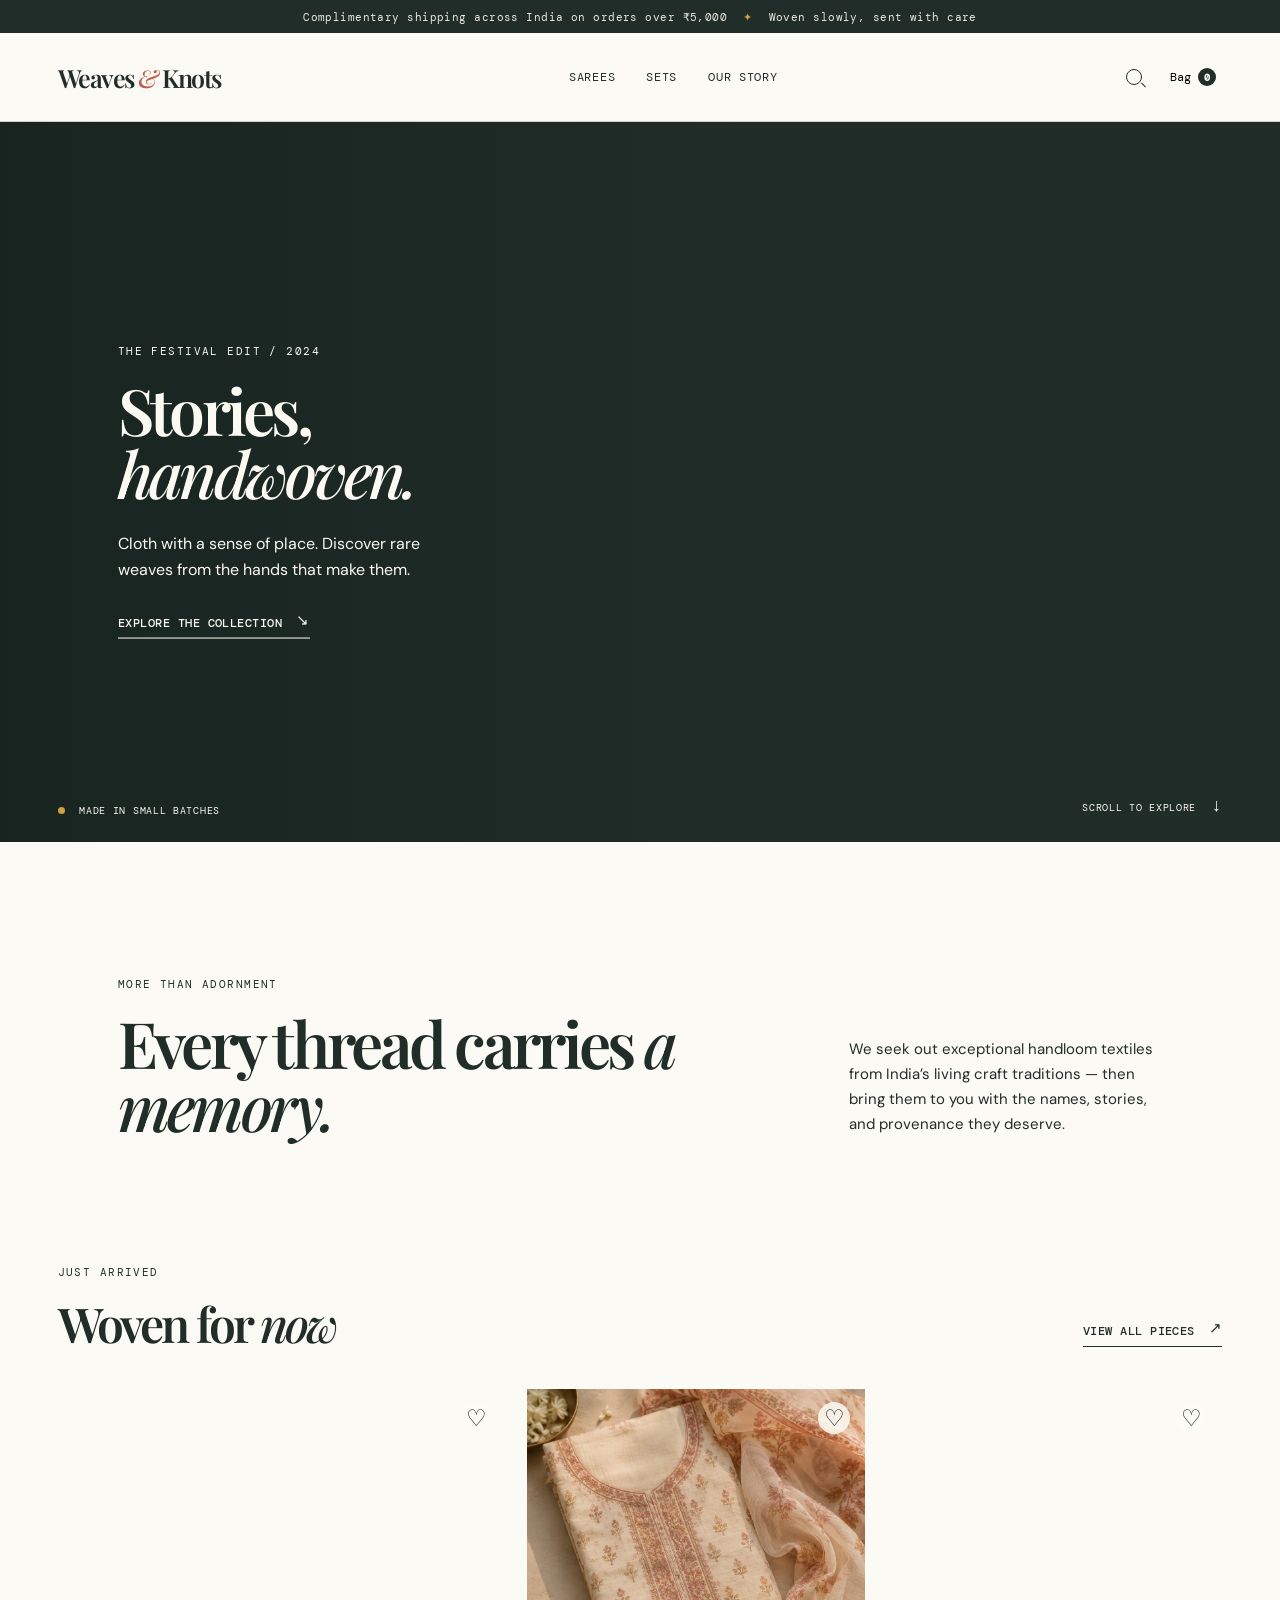
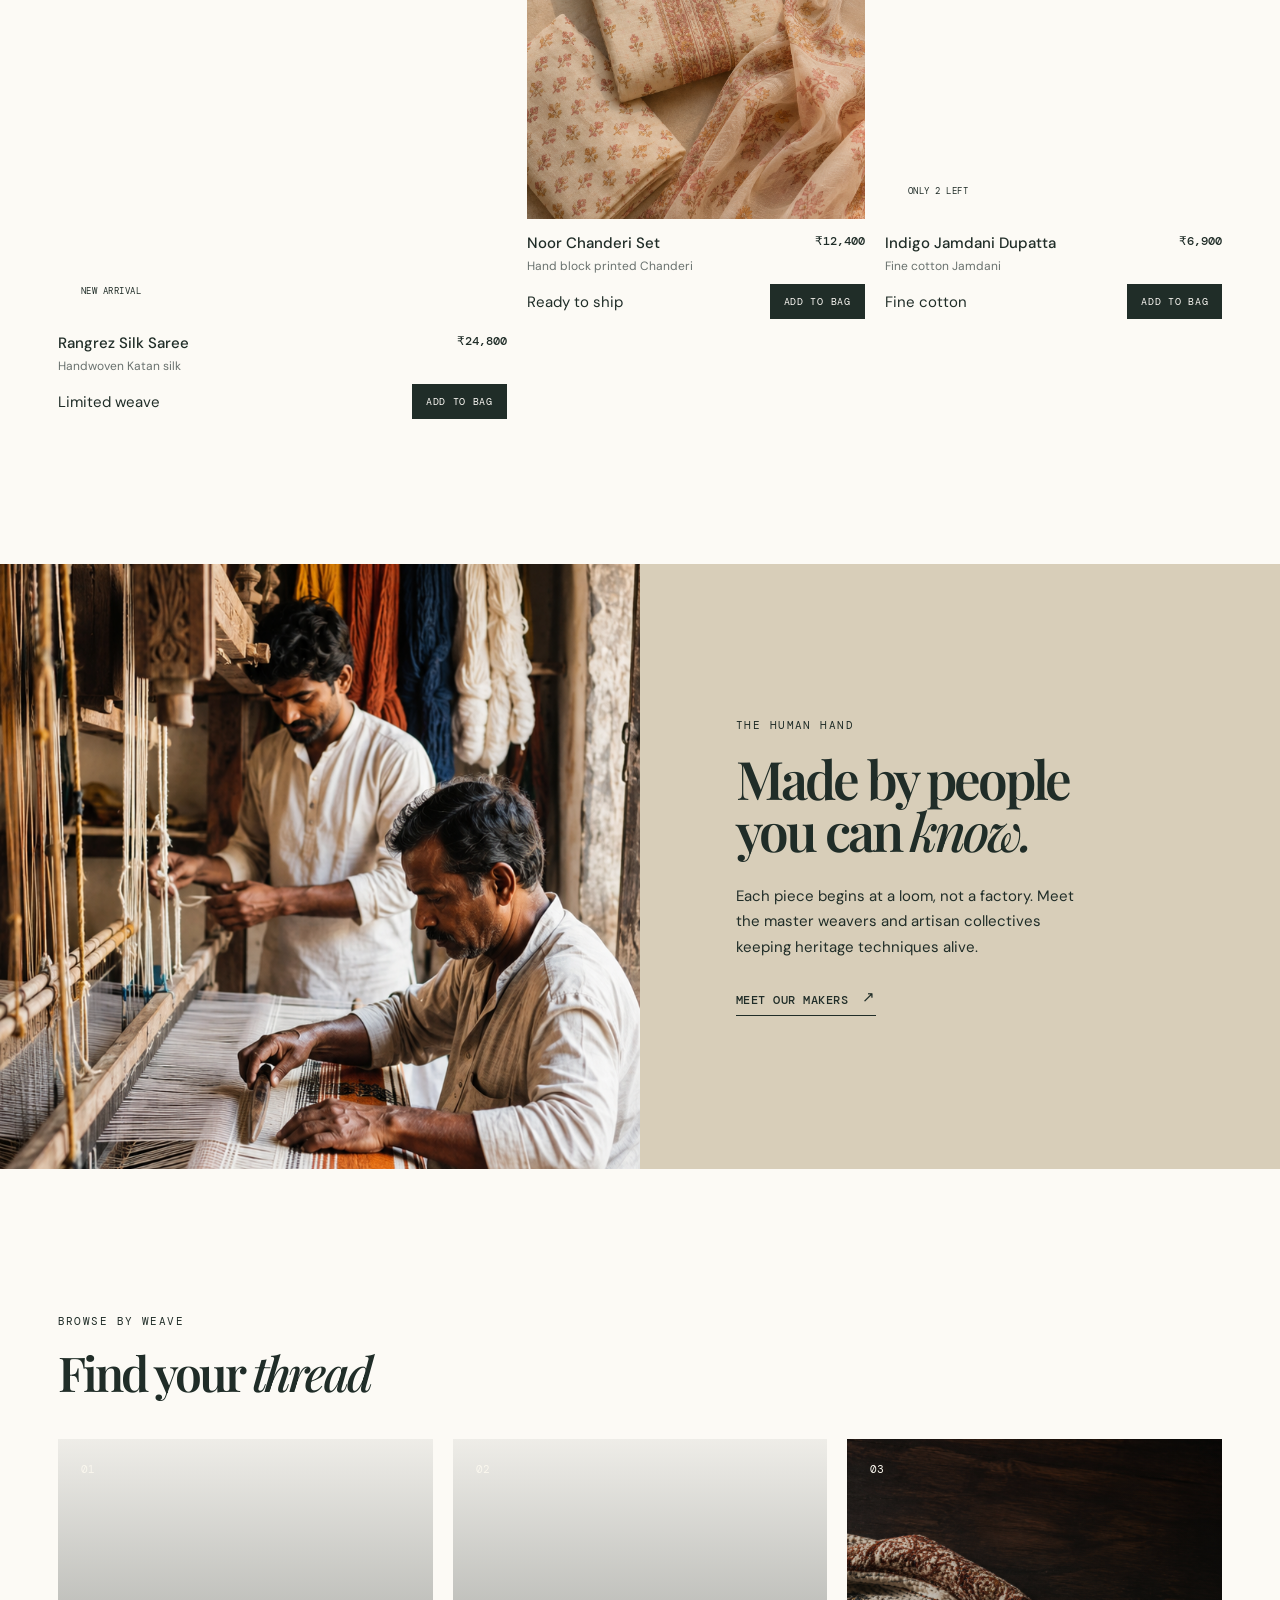
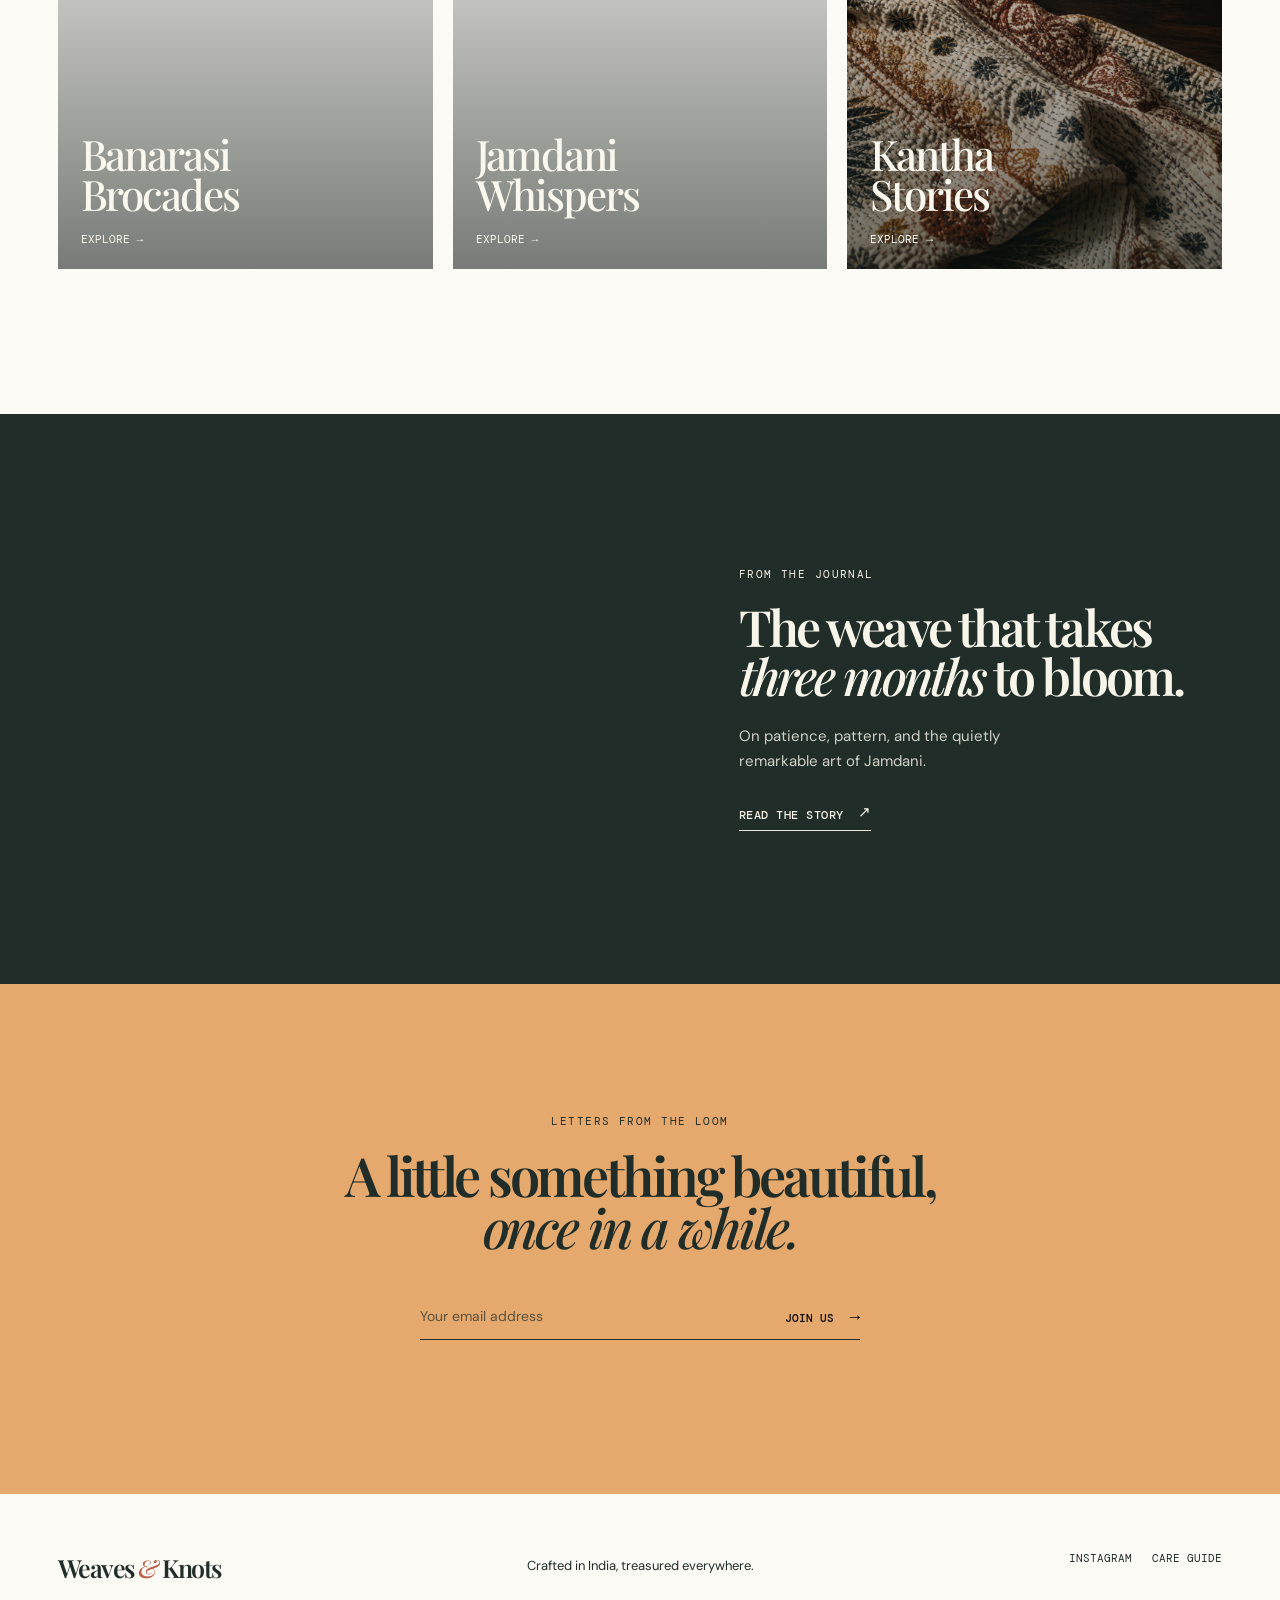
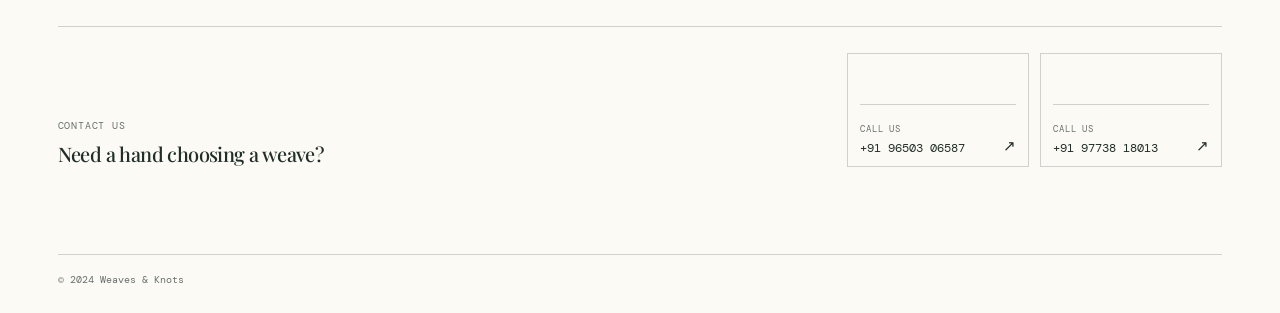
==== commit 4dcc35bc: "Add product pages, maker story image, cart and wishlist" ====
--- a/index.html
+++ b/index.html
@@ -11,6 +11,15 @@
     <style>
       .image-suit { background-image: url('assets/noor-chanderi-set.png'); }
       .c-three { background-image: url('assets/kantha-stories.png'); }
+      .craft-image { background-image: url('assets/handloom-artisans.png'); }
+      .product-actions { display:flex; justify-content:space-between; align-items:center; gap:12px; padding-top:2px; }
+      .product-info { padding-bottom:8px; }
+      .add-to-bag { background:var(--ink); border:1px solid var(--ink); color:var(--paper); padding:10px 13px; font:10px 'DM Mono', monospace; text-transform:uppercase; letter-spacing:.07em; cursor:pointer; transition:.2s ease; }
+      .add-to-bag:hover { background:var(--clay); border-color:var(--clay); }
+      .add-to-bag.added { background:transparent; color:var(--ink); }
+      .cart-drawer { position:fixed; z-index:20; right:0; top:0; width:min(390px,100%); height:100vh; padding:24px; background:var(--paper); border-left:1px solid var(--line); transform:translateX(100%); transition:transform .3s ease; display:flex; flex-direction:column; }
+      .cart-drawer.open { transform:translateX(0); }.cart-backdrop{position:fixed;z-index:19;inset:0;background:rgba(20,28,24,.38);opacity:0;visibility:hidden;transition:.3s}.cart-backdrop.open{opacity:1;visibility:visible}
+      .cart-head { display:flex;justify-content:space-between;align-items:center;padding-bottom:20px;border-bottom:1px solid var(--line);font:11px 'DM Mono',monospace;text-transform:uppercase;letter-spacing:.07em }.cart-close{border:0;background:transparent;font:22px 'DM Sans',sans-serif;cursor:pointer}.cart-items{padding:22px 0;border-bottom:1px solid var(--line);font-size:13px;min-height:96px}.cart-section-title{font:10px 'DM Mono',monospace;letter-spacing:.08em;text-transform:uppercase;color:#65706b;margin:22px 0 10px}.wishlist-list{display:grid;gap:8px}.wishlist-item{display:flex;justify-content:space-between;align-items:center;background:#f0ece3;padding:12px;font:12px 'DM Mono',monospace}.wishlist-item button{border:0;background:transparent;color:var(--clay);font-size:17px;cursor:pointer}.empty-note{font-size:13px;color:#68706c;line-height:1.55}.cart-footer{margin-top:auto;border-top:1px solid var(--line);padding-top:17px}.cart-footer button{width:100%;padding:14px;border:0;background:var(--ink);color:var(--paper);font:11px 'DM Mono',monospace;text-transform:uppercase;letter-spacing:.07em}.product-info h3 a:hover{color:var(--clay)}
       .contact-block { grid-column: 1 / -1; justify-self: stretch; display: flex; justify-content: space-between; align-items: end; gap: 28px; padding: 26px 0 28px; margin-top: 22px; border-top: 1px solid var(--line); font-family: 'DM Mono', monospace; }
       .contact-intro span, .contact-numbers small { display:block; color:#68706c; font-size:10px; letter-spacing:.08em; text-transform:uppercase; }
       .contact-intro p { margin:8px 0 0; font:500 20px 'Playfair Display', serif; letter-spacing:-.03em; }
@@ -33,7 +42,7 @@
       </nav>
       <div class="actions">
         <button aria-label="Search" class="icon-button search-icon"></button>
-        <button aria-label="Shopping bag" class="bag-button"><span>Bag</span><b id="bag-count">0</b></button>
+        <button aria-label="Open shopping bag" class="bag-button" id="bag-button"><span>Bag</span><b id="bag-count">0</b></button>
       </div>
     </header>
 
@@ -65,16 +74,16 @@
         </div>
         <div class="product-grid">
           <article class="product-card large-card">
-            <div class="product-image image-saree"><button class="heart" aria-label="Save this item">♡</button><span class="tag">New arrival</span></div>
-            <div class="product-info"><div><h3>Rangrez Silk Saree</h3><p>Handwoven Katan silk</p></div><strong>₹24,800</strong></div>
+            <div class="product-image image-saree"><button class="heart" data-product="Rangrez Silk Saree" aria-label="Save Rangrez Silk Saree">♡</button><span class="tag">New arrival</span></div>
+            <div class="product-info"><div><h3><a href="rangrez-silk-saree.html">Rangrez Silk Saree</a></h3><p>Handwoven Katan silk</p></div><strong>₹24,800</strong></div><div class="product-actions"><span>Limited weave</span><button class="add-to-bag" data-product="Rangrez Silk Saree">Add to bag</button></div>
           </article>
           <article class="product-card">
-            <div class="product-image image-suit"><button class="heart" aria-label="Save this item">♡</button></div>
-            <div class="product-info"><div><h3>Noor Chanderi Set</h3><p>Hand block printed Chanderi</p></div><strong>₹12,400</strong></div>
+            <div class="product-image image-suit"><button class="heart" data-product="Noor Chanderi Set" aria-label="Save Noor Chanderi Set">♡</button></div>
+            <div class="product-info"><div><h3><a href="noor-chanderi-set.html">Noor Chanderi Set</a></h3><p>Hand block printed Chanderi</p></div><strong>₹12,400</strong></div><div class="product-actions"><span>Ready to ship</span><button class="add-to-bag" data-product="Noor Chanderi Set">Add to bag</button></div>
           </article>
           <article class="product-card">
-            <div class="product-image image-dupatta"><button class="heart" aria-label="Save this item">♡</button><span class="tag">Only 2 left</span></div>
-            <div class="product-info"><div><h3>Indigo Jamdani Dupatta</h3><p>Fine cotton Jamdani</p></div><strong>₹6,900</strong></div>
+            <div class="product-image image-dupatta"><button class="heart" data-product="Indigo Jamdani Dupatta" aria-label="Save Indigo Jamdani Dupatta">♡</button><span class="tag">Only 2 left</span></div>
+            <div class="product-info"><div><h3><a href="indigo-jamdani-dupatta.html">Indigo Jamdani Dupatta</a></h3><p>Fine cotton Jamdani</p></div><strong>₹6,900</strong></div><div class="product-actions"><span>Fine cotton</span><button class="add-to-bag" data-product="Indigo Jamdani Dupatta">Add to bag</button></div>
           </article>
         </div>
       </section>
@@ -111,6 +120,7 @@
       </section>
     </main>
 
+    <div class="cart-backdrop" id="cart-backdrop"></div><aside class="cart-drawer" id="cart-drawer" aria-label="Shopping bag"><div class="cart-head"><span>Your bag</span><button class="cart-close" id="cart-close" aria-label="Close bag">×</button></div><div class="cart-items" id="cart-items"><p class="empty-note">Your bag is ready for something beautiful.</p></div><p class="cart-section-title">Saved to your wishlist</p><div class="wishlist-list" id="wishlist-list"><p class="empty-note">Tap a heart to save a piece for later.</p></div><div class="cart-footer"><button>Checkout securely</button></div></aside>
     <footer>
       <a class="wordmark" href="#top">Weaves <i>&</i> Knots</a>
       <p>Crafted in India, treasured everywhere.</p>
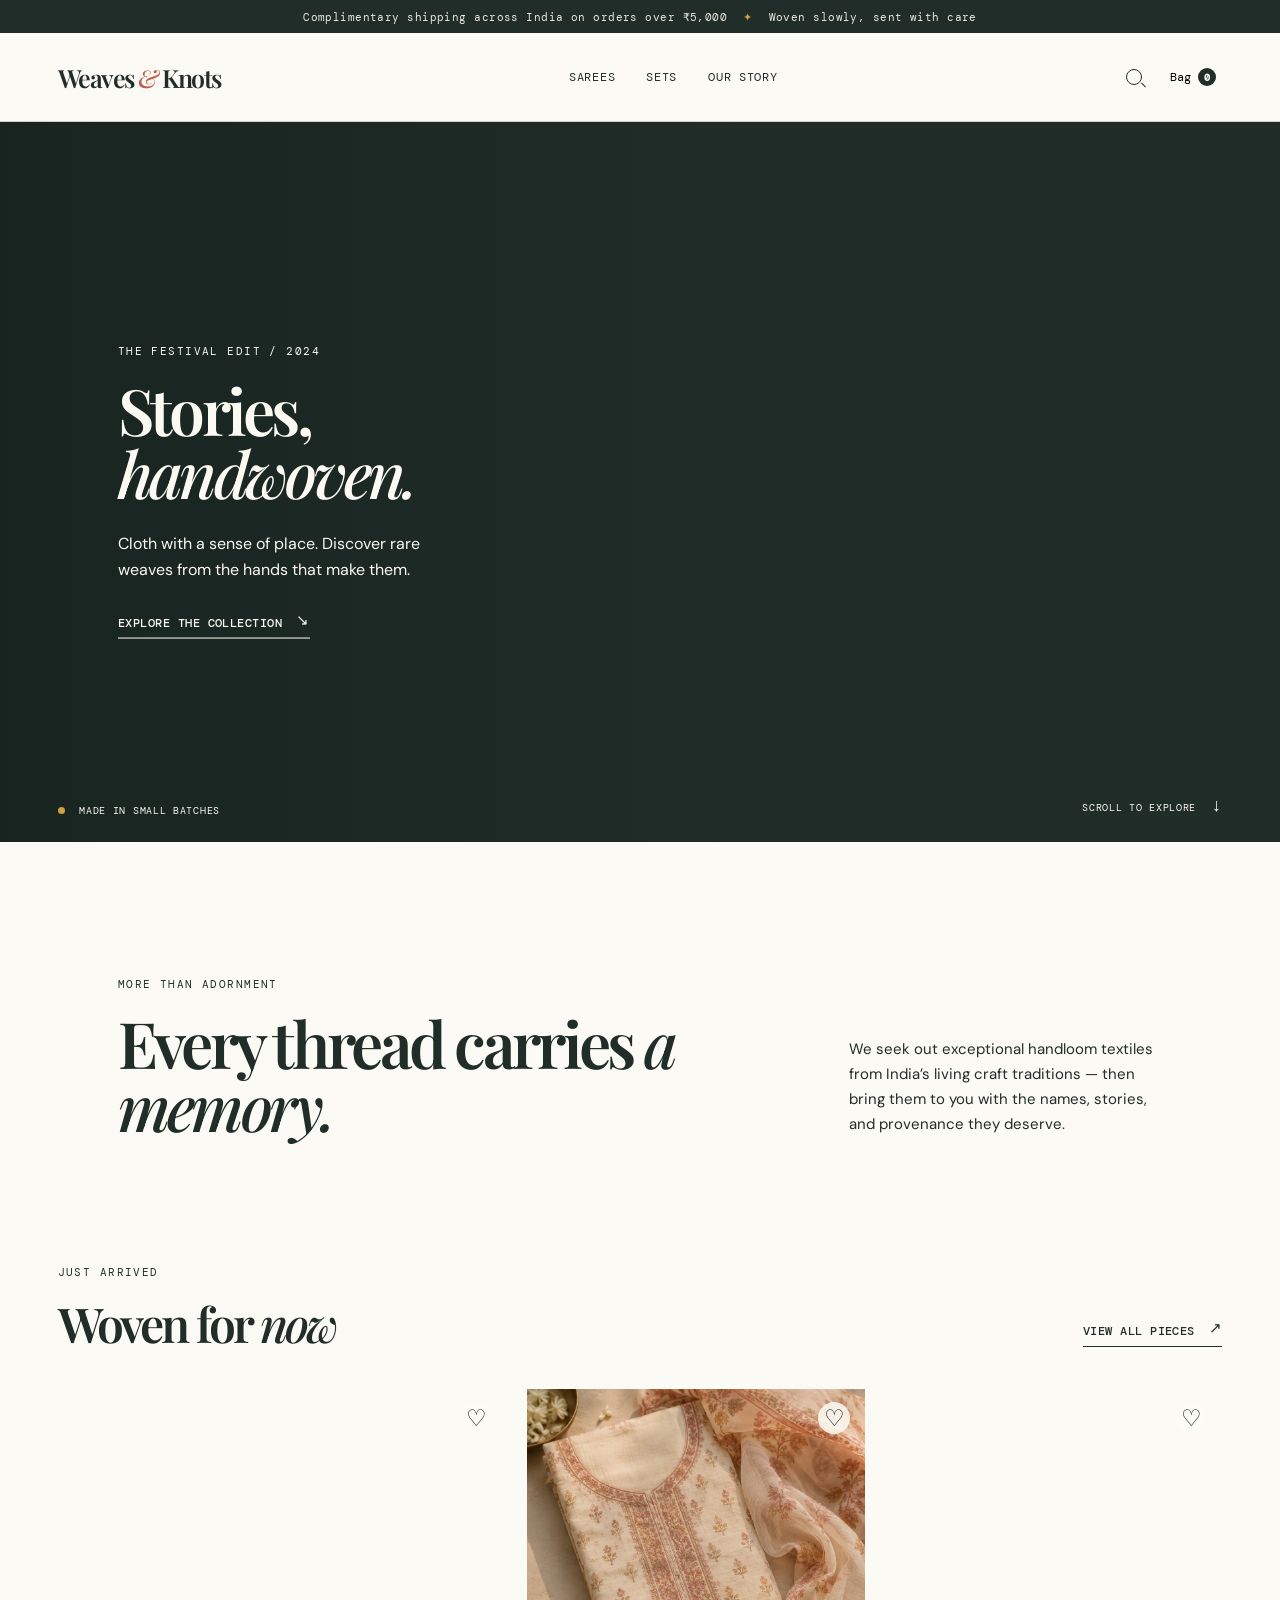
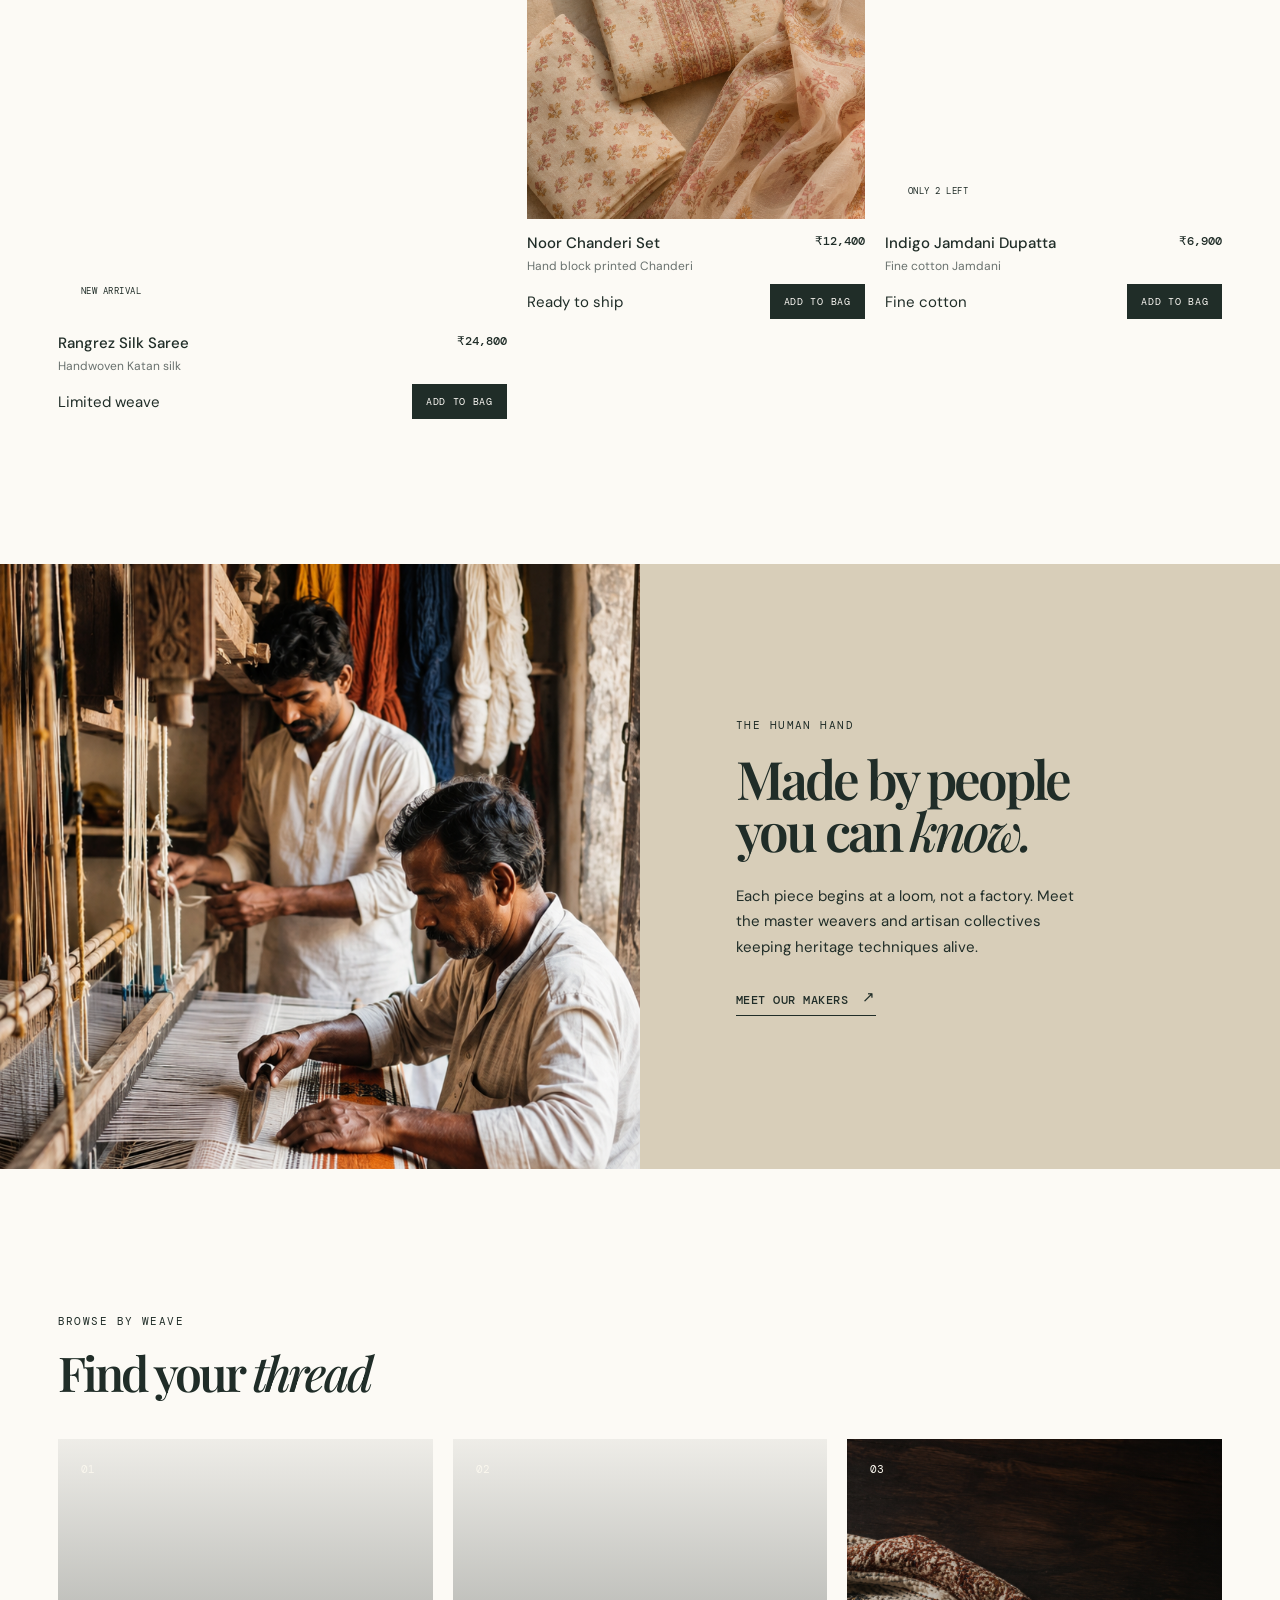
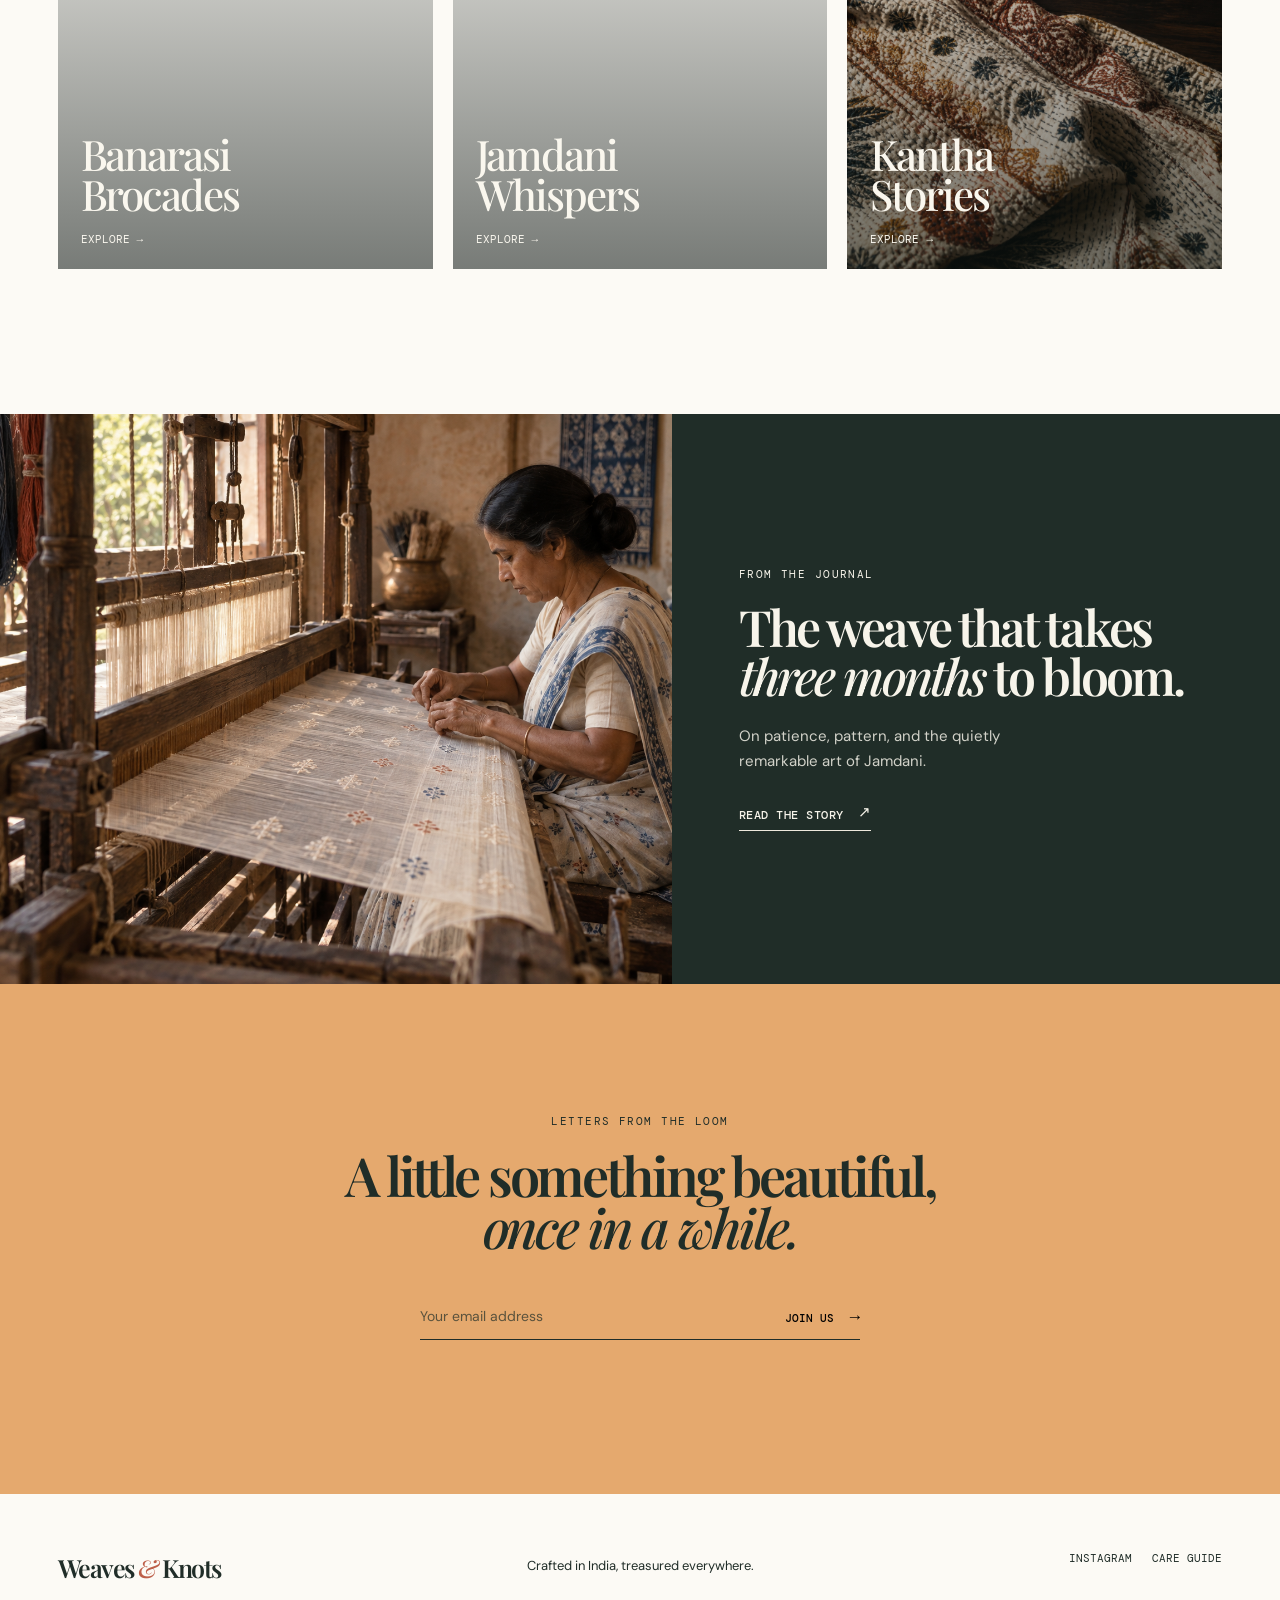
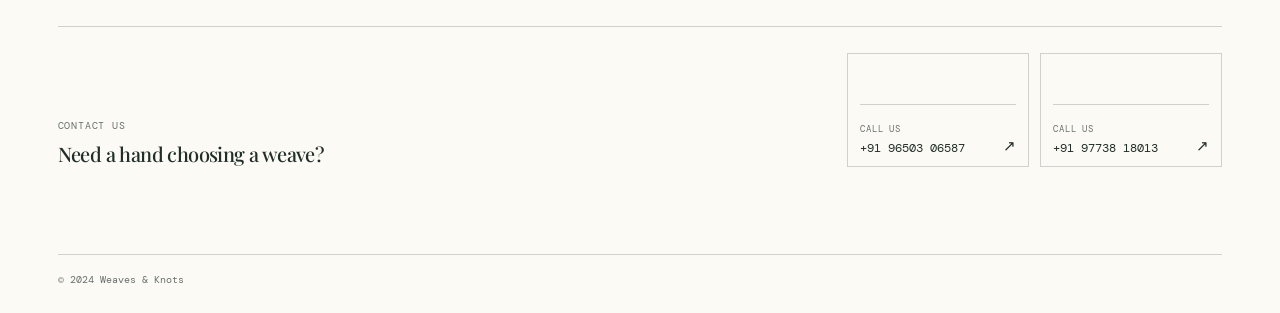
==== commit 6534e99c: "Add local Jamdani journal image" ====
--- a/index.html
+++ b/index.html
@@ -12,6 +12,7 @@
       .image-suit { background-image: url('assets/noor-chanderi-set.png'); }
       .c-three { background-image: url('assets/kantha-stories.png'); }
       .craft-image { background-image: url('assets/handloom-artisans.png'); }
+      .journal-image { background-image: url('assets/jamdani-journal.png'); }
       .product-actions { display:flex; justify-content:space-between; align-items:center; gap:12px; padding-top:2px; }
       .product-info { padding-bottom:8px; }
       .add-to-bag { background:var(--ink); border:1px solid var(--ink); color:var(--paper); padding:10px 13px; font:10px 'DM Mono', monospace; text-transform:uppercase; letter-spacing:.07em; cursor:pointer; transition:.2s ease; }
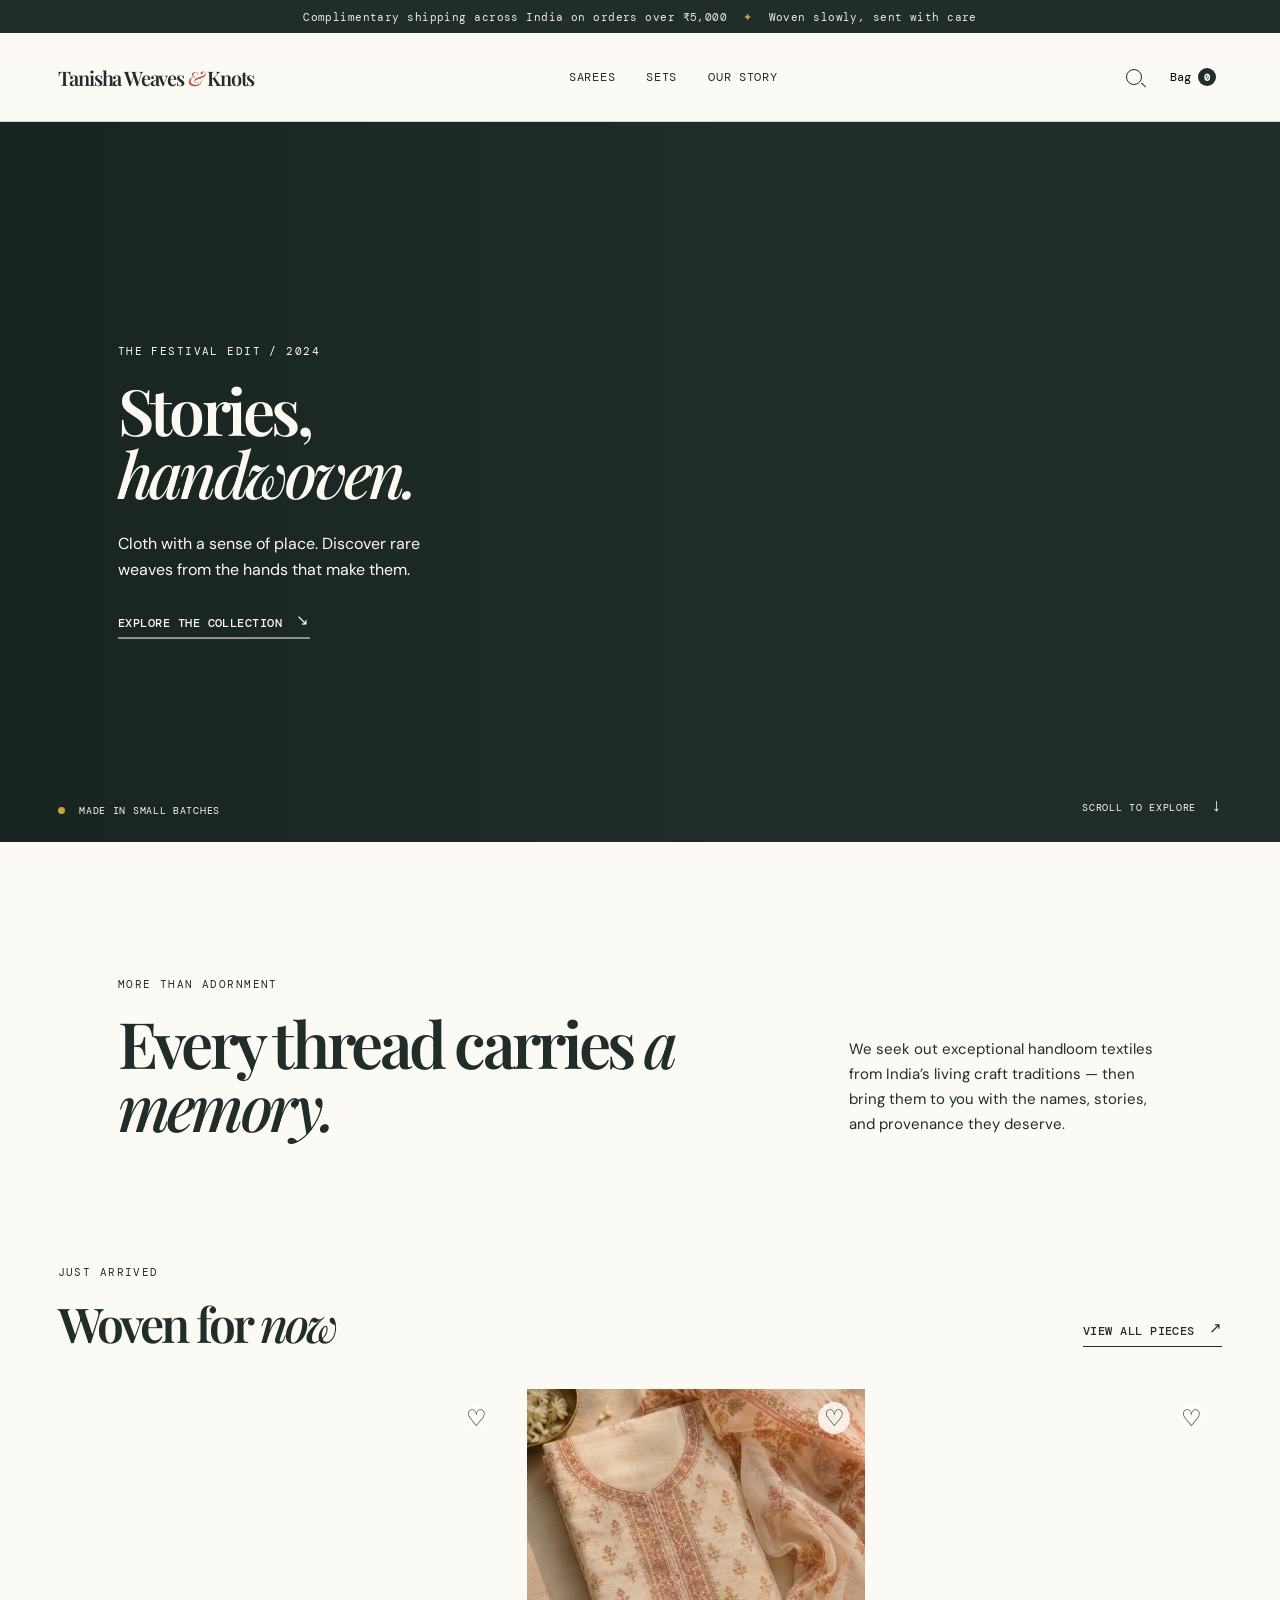
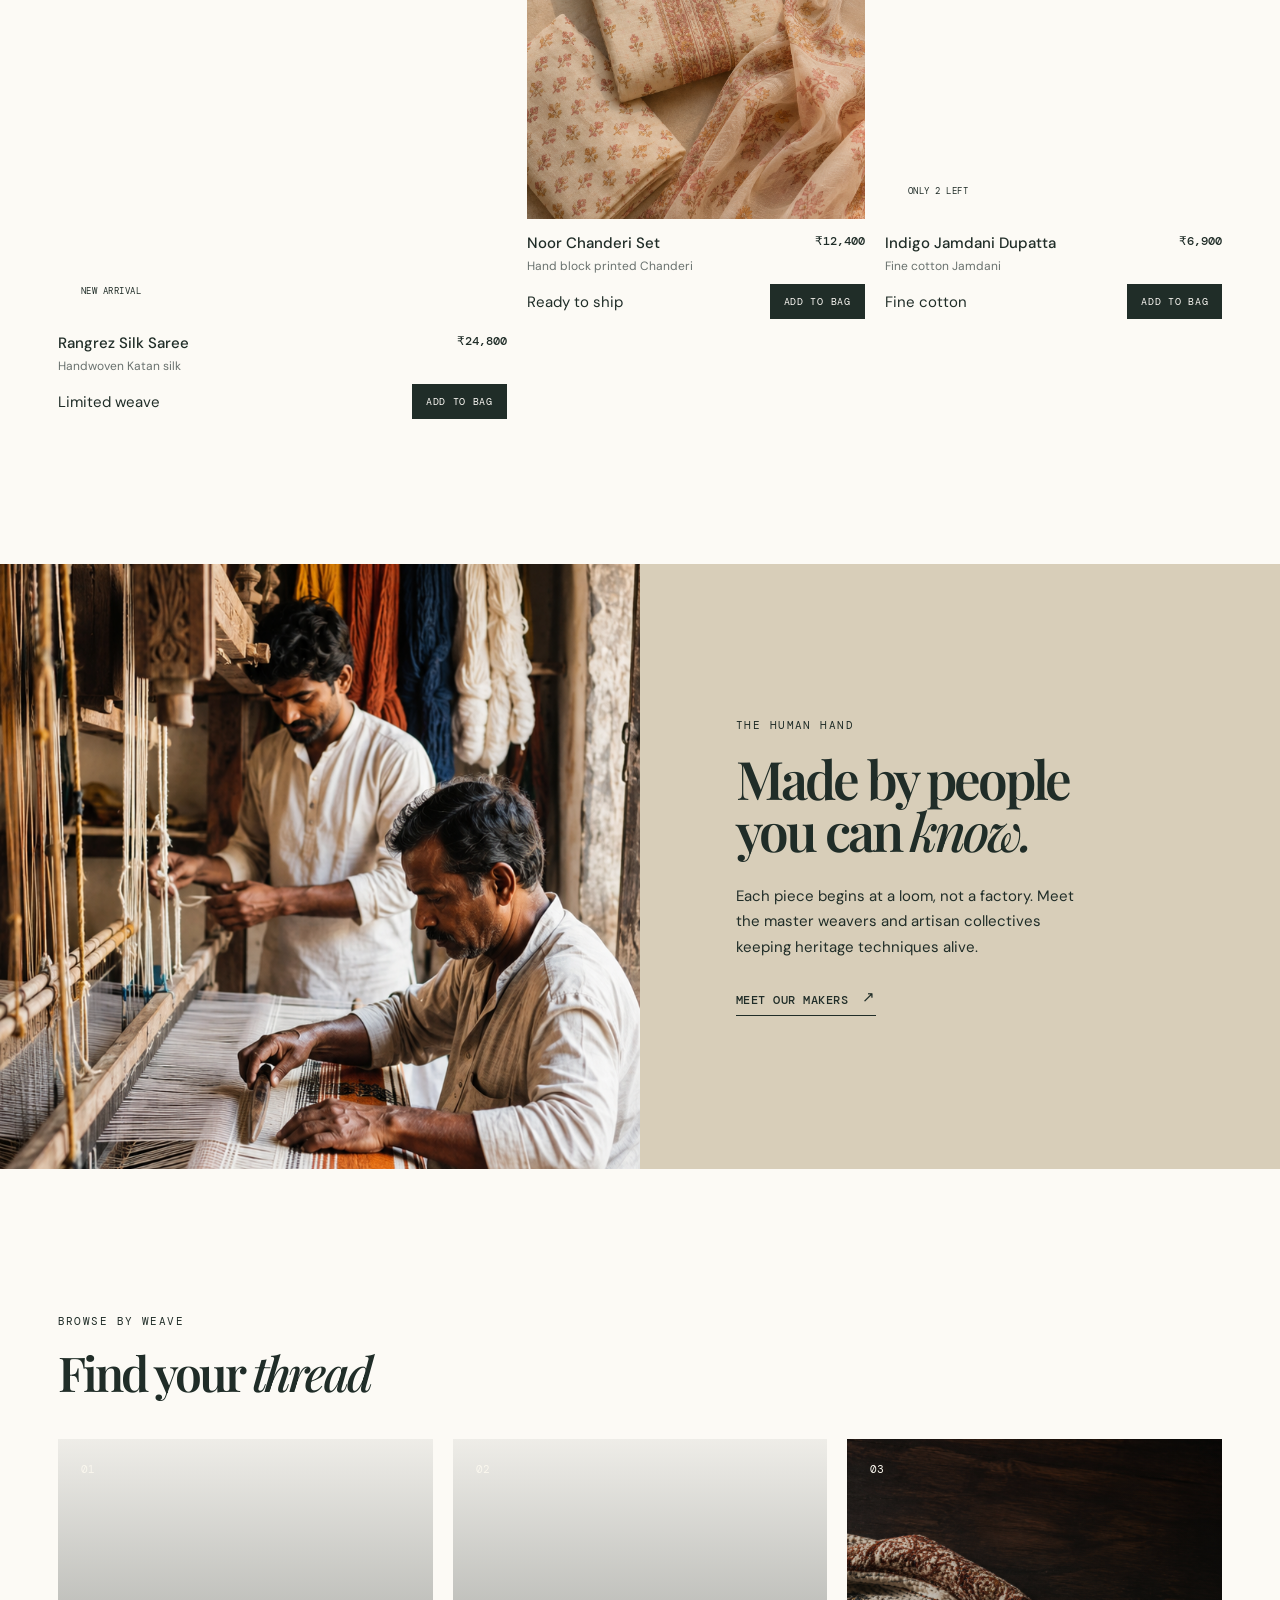
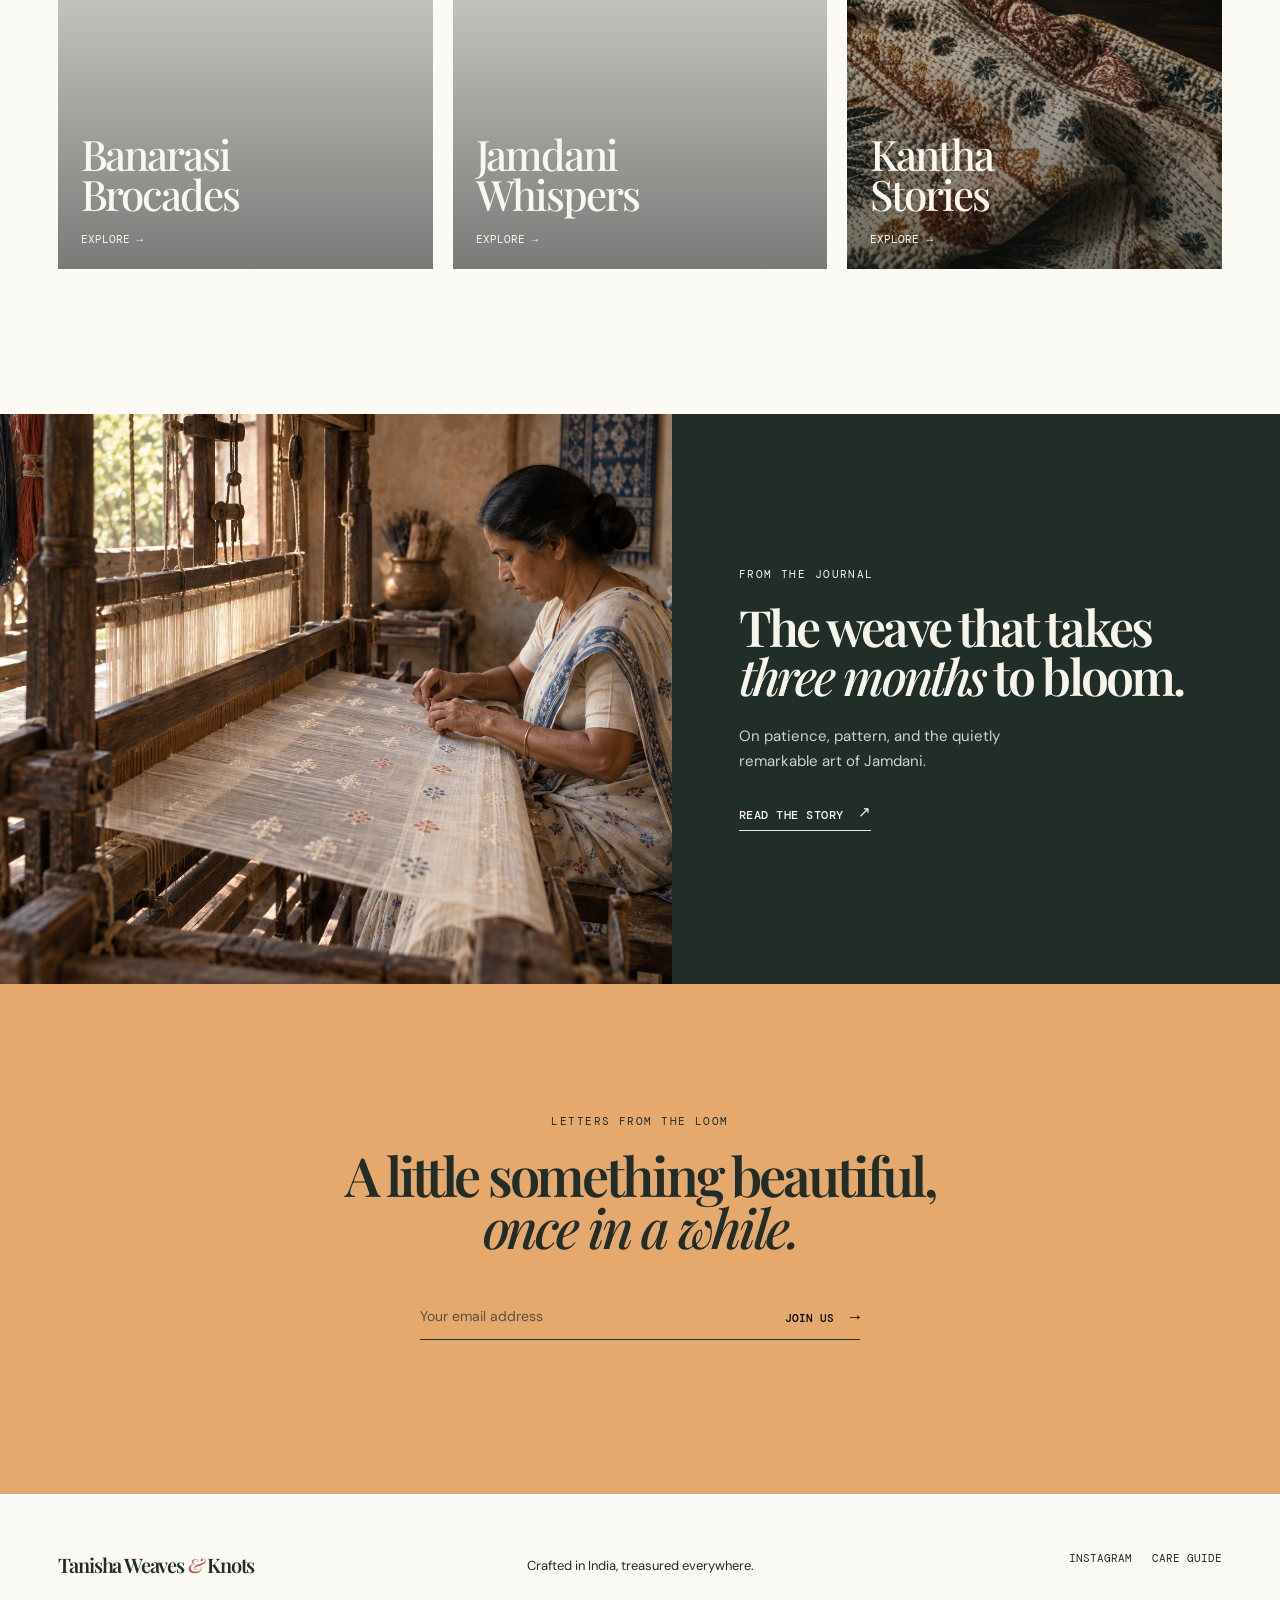
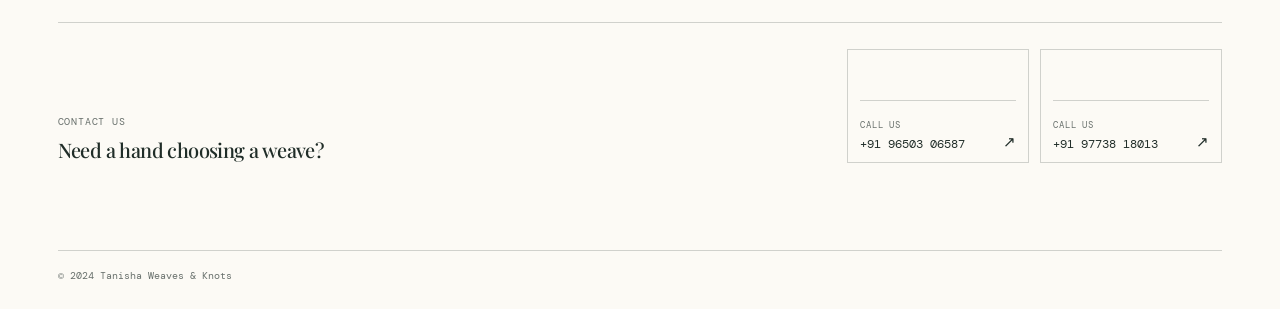
==== commit 5b730409: "Rename brand to Tanisha Weaves and Knots" ====
--- a/index.html
+++ b/index.html
@@ -3,7 +3,7 @@
   <head>
     <meta charset="UTF-8" />
     <meta name="viewport" content="width=device-width, initial-scale=1.0" />
-    <title>Weaves & Knots — Handloom, held close</title>
+    <title>Tanisha Weaves & Knots — Handloom, held close</title>
     <link rel="preconnect" href="https://fonts.googleapis.com" />
     <link rel="preconnect" href="https://fonts.gstatic.com" crossorigin />
     <link href="https://fonts.googleapis.com/css2?family=DM+Mono:wght@400;500&family=DM+Sans:wght@400;500;600&family=Playfair+Display:ital,wght@0,500;0,600;0,700;1,500;1,600&display=swap" rel="stylesheet" />
@@ -37,7 +37,7 @@
 
     <header class="site-header">
       <button class="menu-button" aria-label="Open navigation"><span></span><span></span></button>
-      <a class="wordmark" href="#top">Weaves <i>&</i> Knots</a>
+      <a class="wordmark" href="#top">Tanisha Weaves <i>&</i> Knots</a>
       <nav class="main-nav" aria-label="Main navigation">
         <a href="#collection">Sarees</a><a href="#collection">Sets</a><a href="#story">Our story</a>
       </nav>
@@ -123,14 +123,14 @@
 
     <div class="cart-backdrop" id="cart-backdrop"></div><aside class="cart-drawer" id="cart-drawer" aria-label="Shopping bag"><div class="cart-head"><span>Your bag</span><button class="cart-close" id="cart-close" aria-label="Close bag">×</button></div><div class="cart-items" id="cart-items"><p class="empty-note">Your bag is ready for something beautiful.</p></div><p class="cart-section-title">Saved to your wishlist</p><div class="wishlist-list" id="wishlist-list"><p class="empty-note">Tap a heart to save a piece for later.</p></div><div class="cart-footer"><button>Checkout securely</button></div></aside>
     <footer>
-      <a class="wordmark" href="#top">Weaves <i>&</i> Knots</a>
+      <a class="wordmark" href="#top">Tanisha Weaves <i>&</i> Knots</a>
       <p>Crafted in India, treasured everywhere.</p>
       <div class="footer-links"><a href="#instagram">Instagram</a><a href="#care">Care guide</a></div>
       <div class="contact-block" id="contact">
         <div class="contact-intro"><span>Contact us</span><p>Need a hand choosing a weave?</p></div>
         <div class="contact-numbers"><a href="tel:+919650306587"><small>Call us</small>+91 96503 06587 <b>↗</b></a><a href="tel:+919773818013"><small>Call us</small>+91 97738 18013 <b>↗</b></a></div>
       </div>
-      <small>© 2024 Weaves & Knots</small>
+      <small>© 2024 Tanisha Weaves & Knots</small>
     </footer>
     <script src="script.js"></script>
   </body>
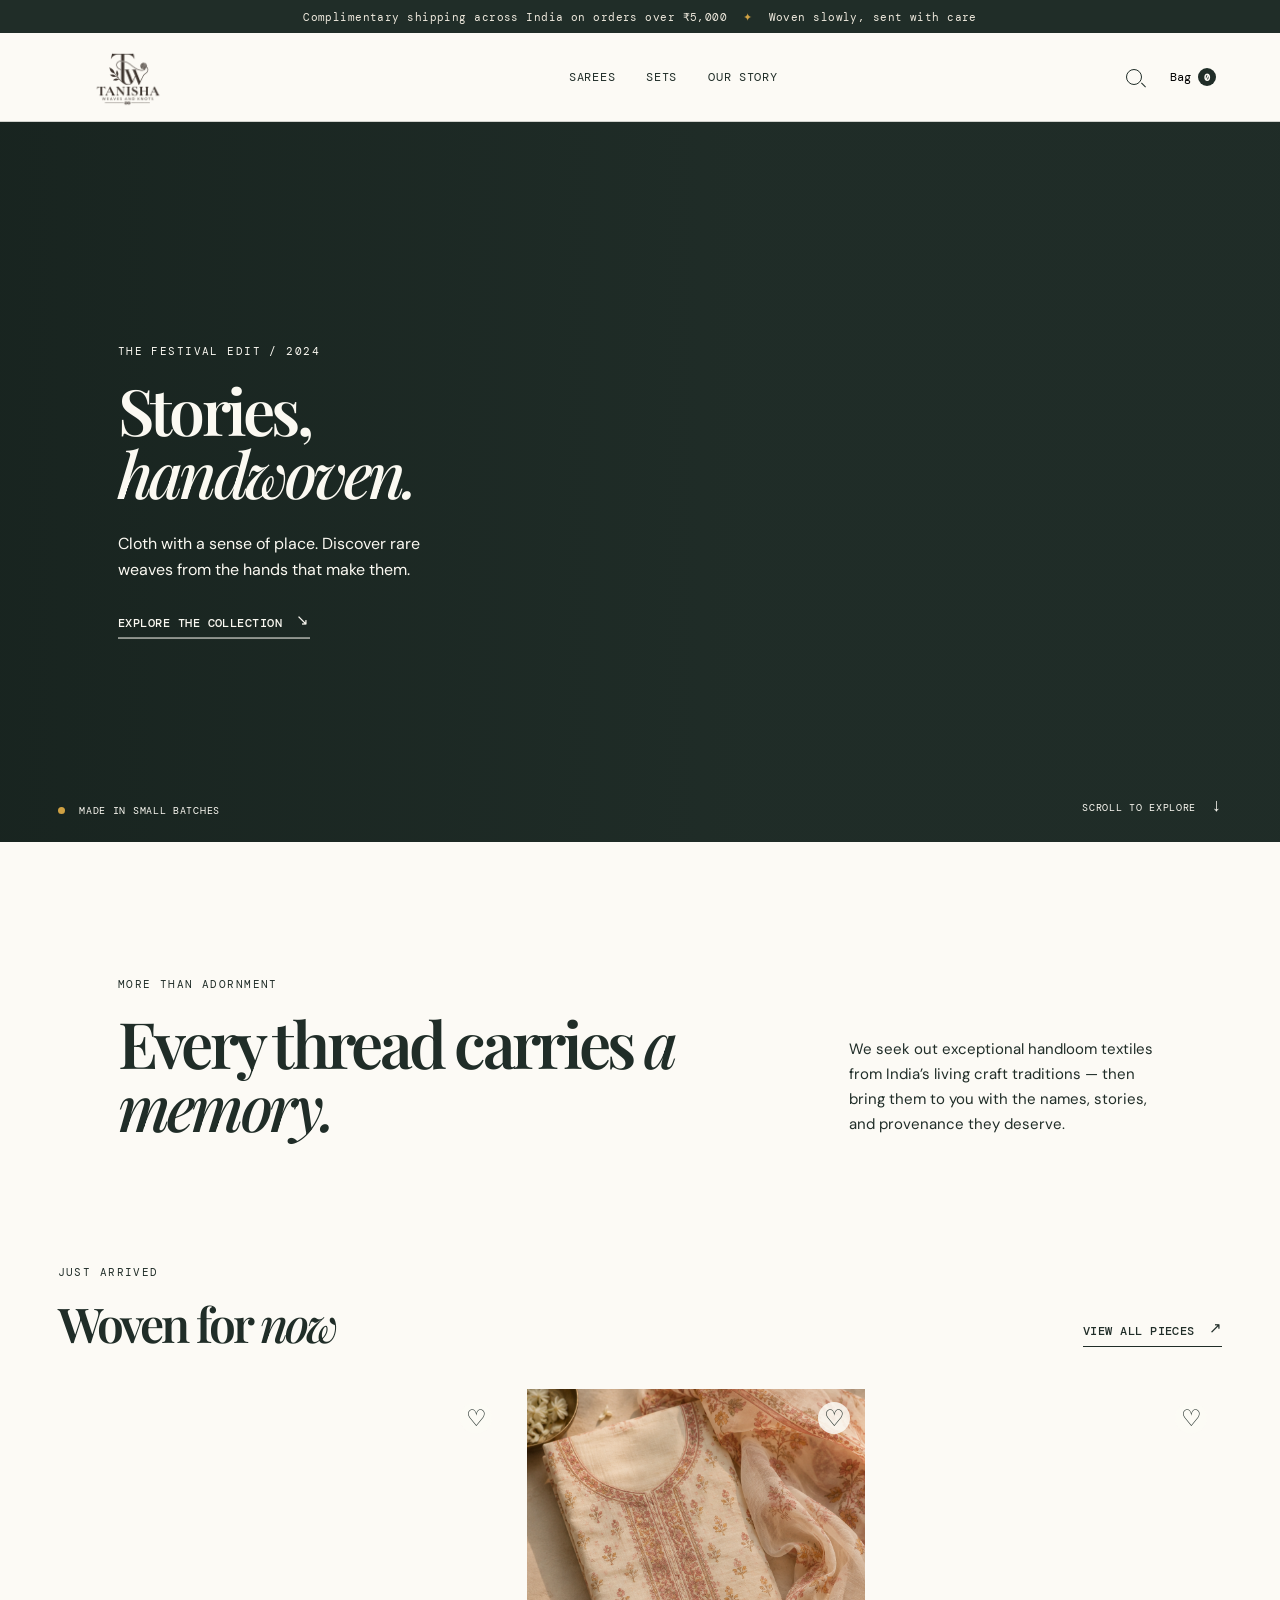
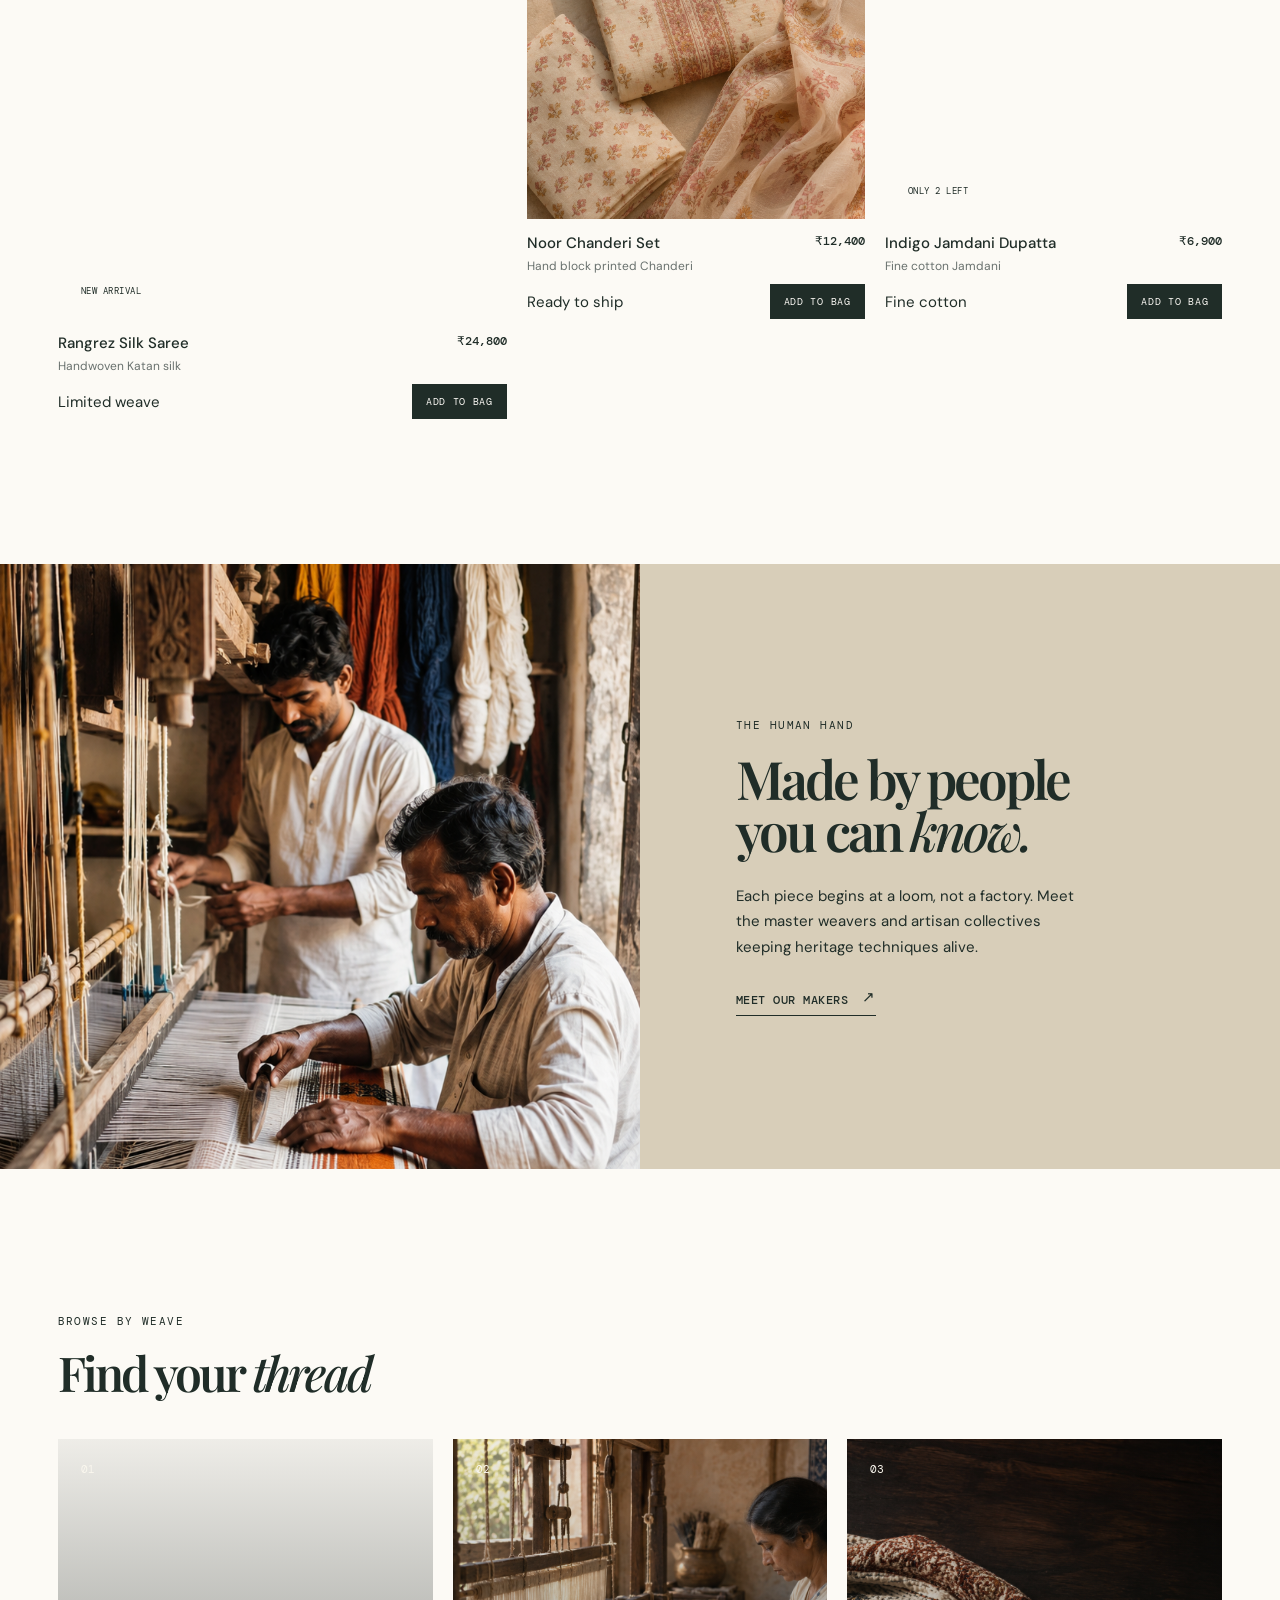
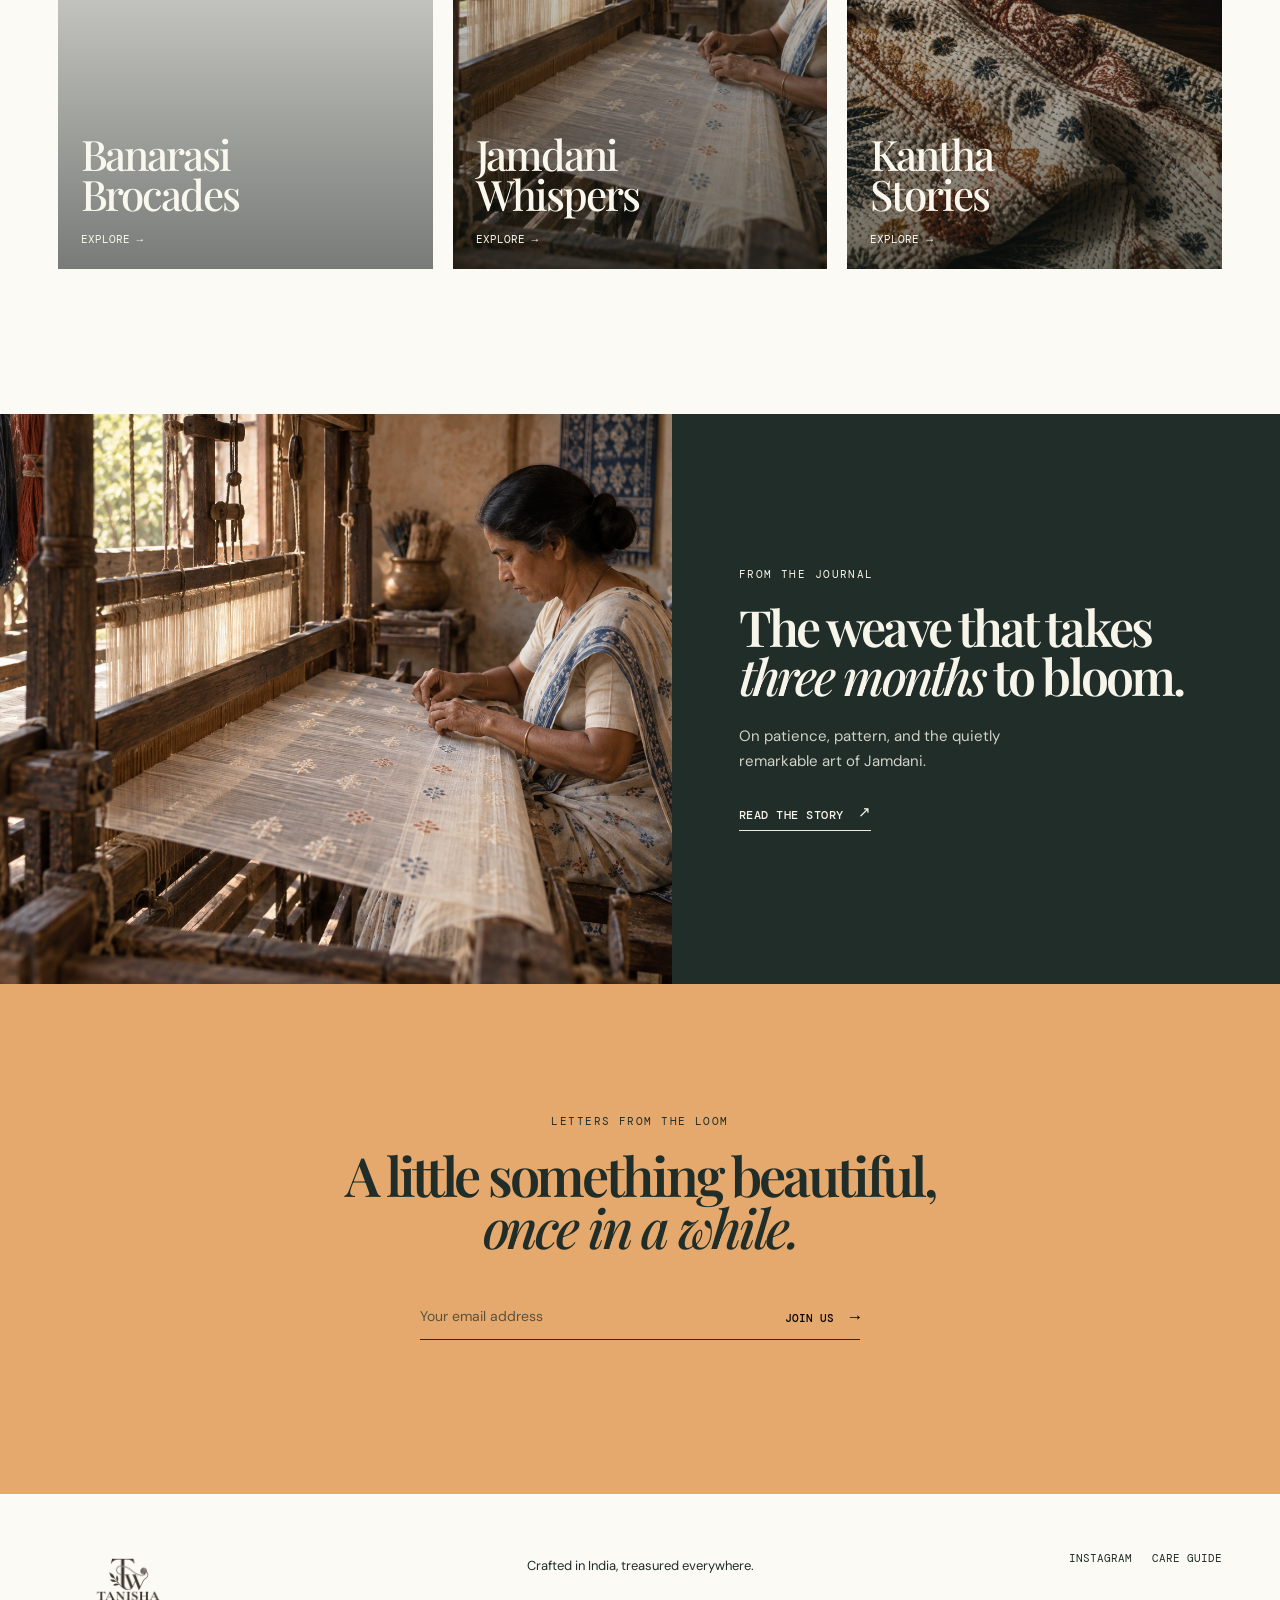
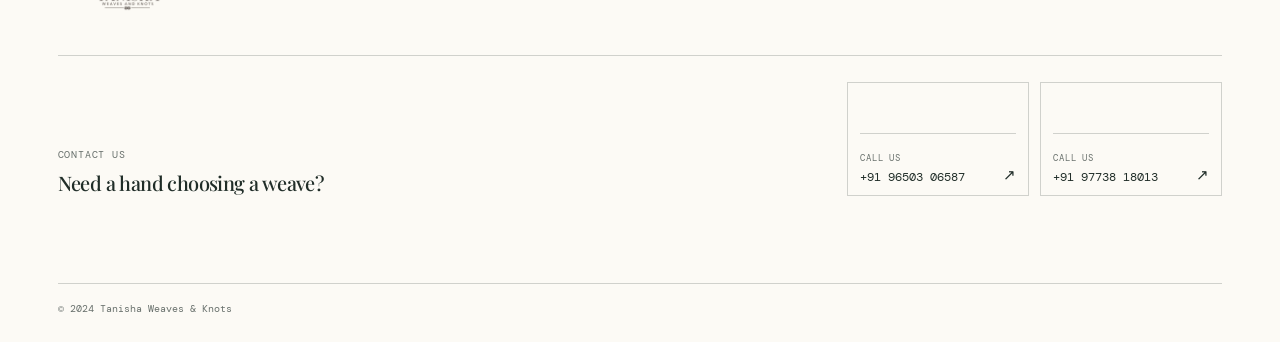
==== commit 4b9793f7: "Use female handloom image for Jamdani Whispers" ====
--- a/index.html
+++ b/index.html
@@ -11,6 +11,7 @@
     <style>
       .image-suit { background-image: url('assets/noor-chanderi-set.png'); }
       .c-three { background-image: url('assets/kantha-stories.png'); }
+      .c-two { background-image: url('assets/jamdani-journal.png'); }
       .craft-image { background-image: url('assets/handloom-artisans.png'); }
       .journal-image { background-image: url('assets/jamdani-journal.png'); }
       .product-actions { display:flex; justify-content:space-between; align-items:center; gap:12px; padding-top:2px; }
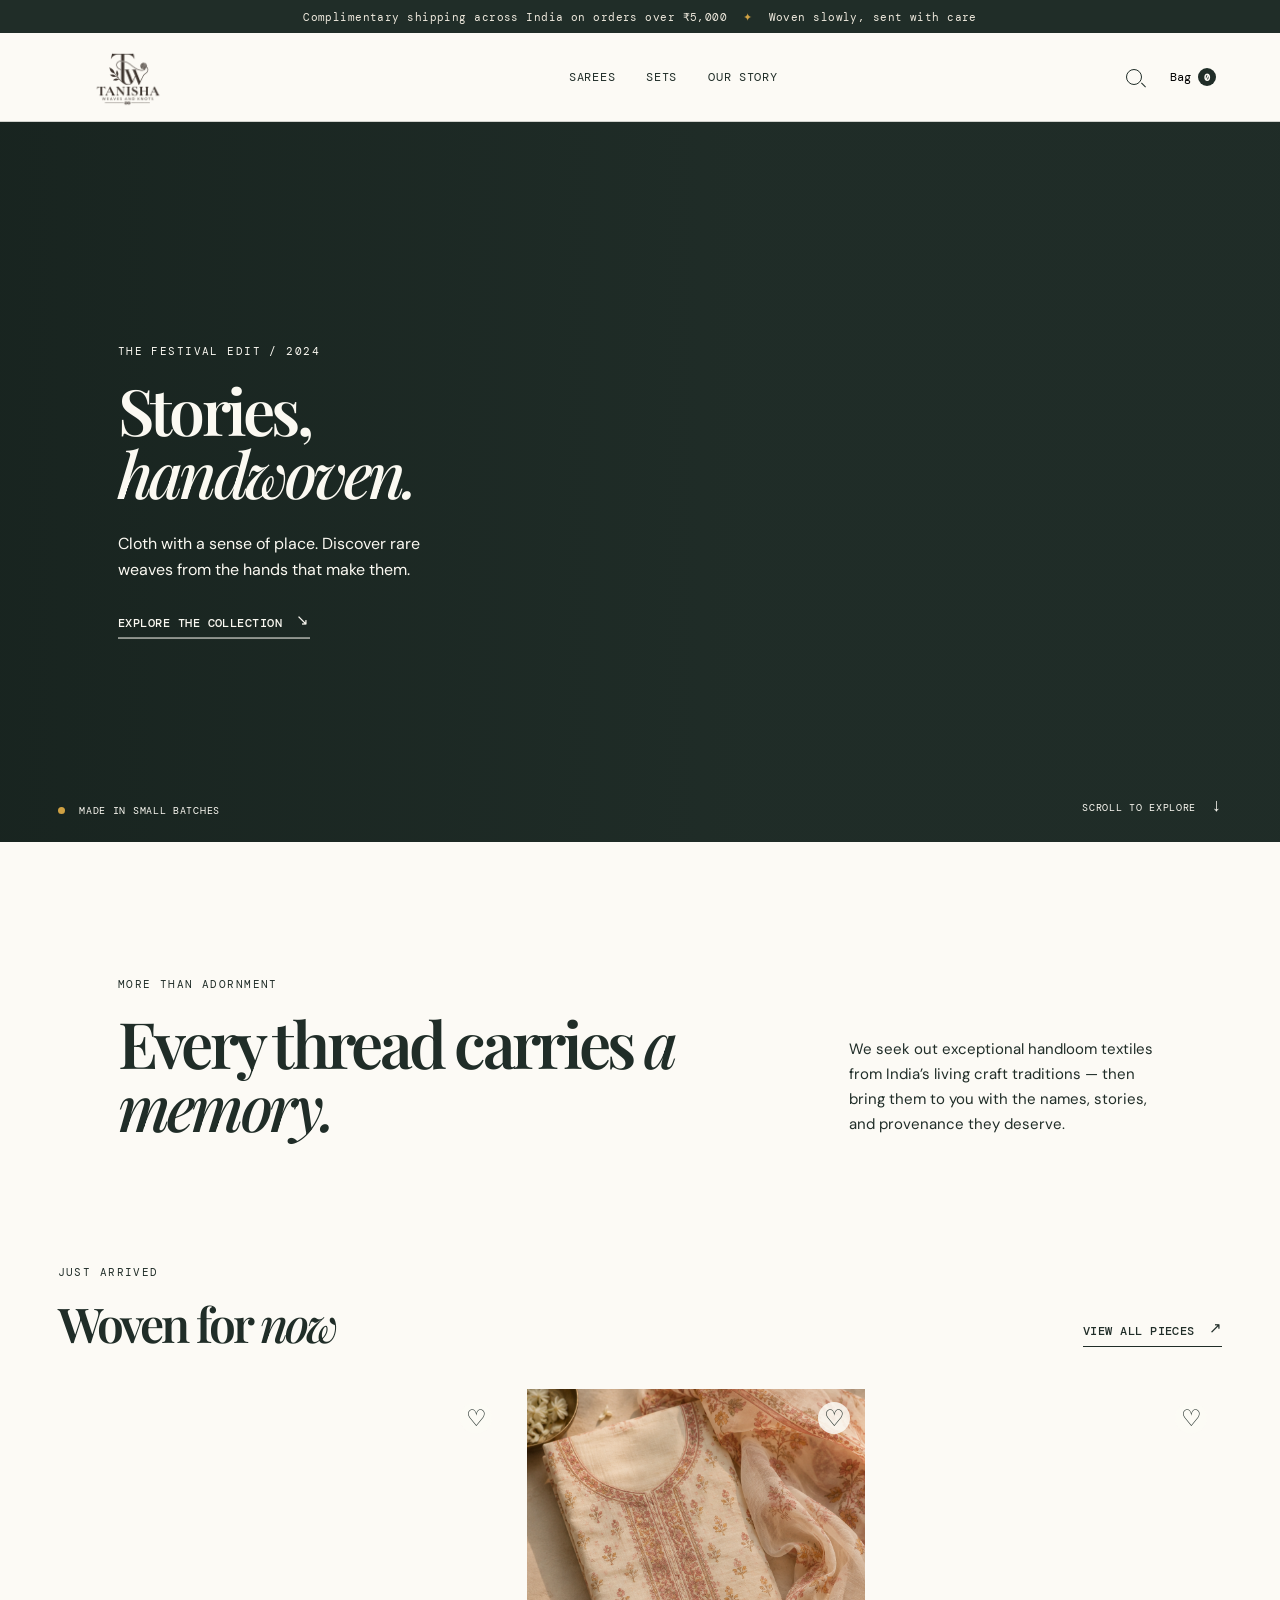
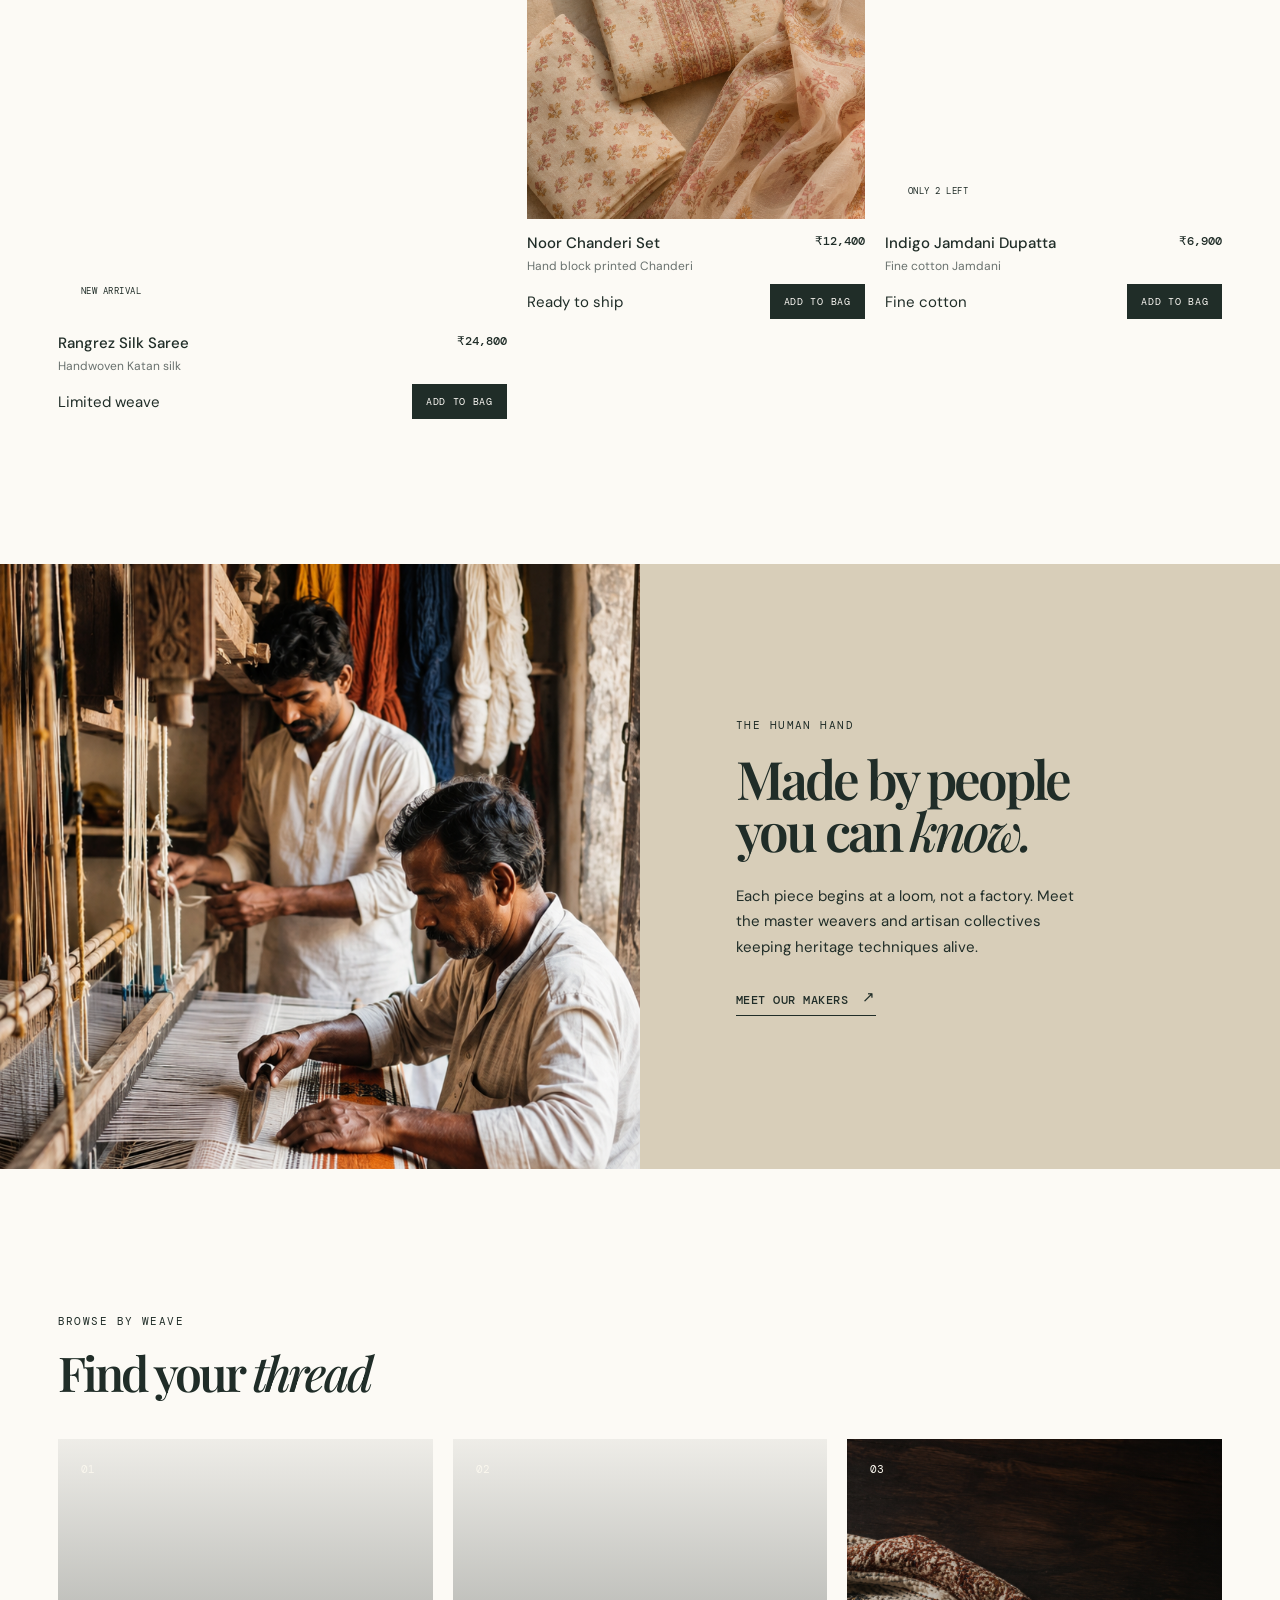
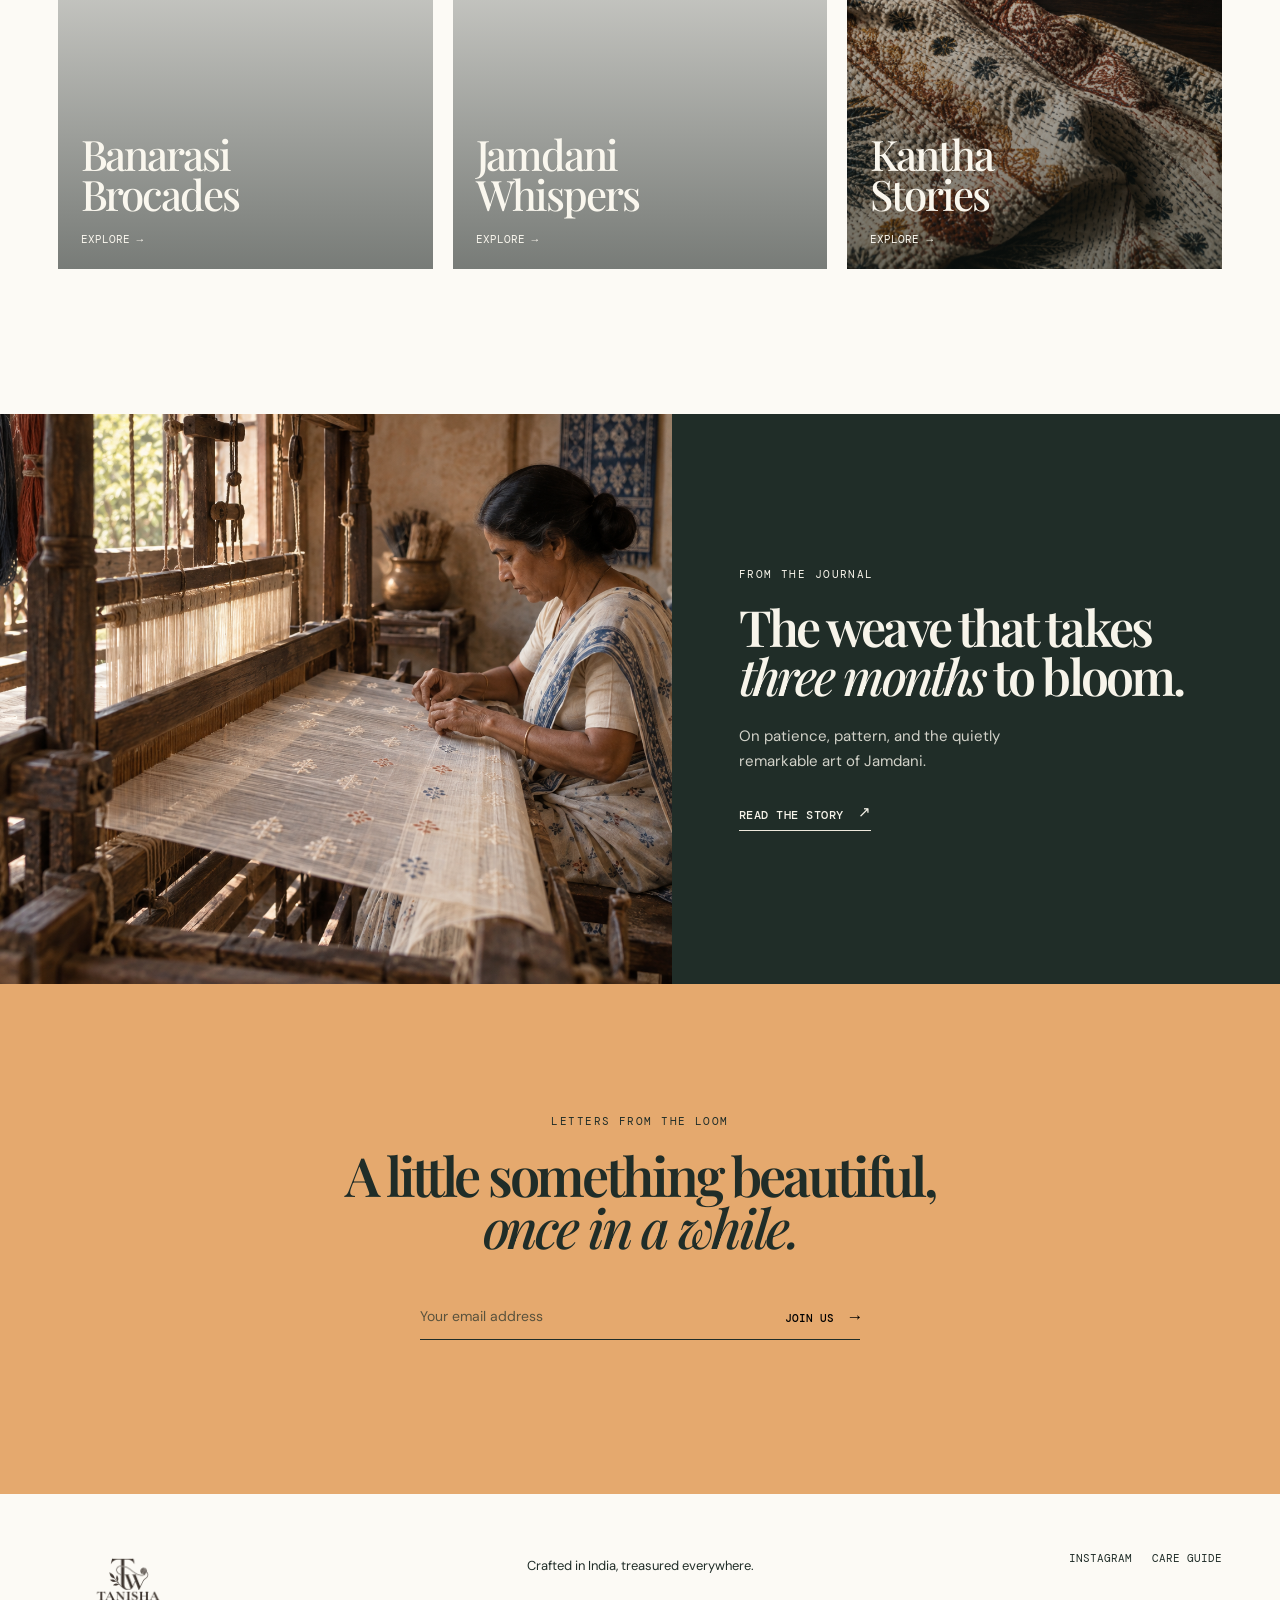
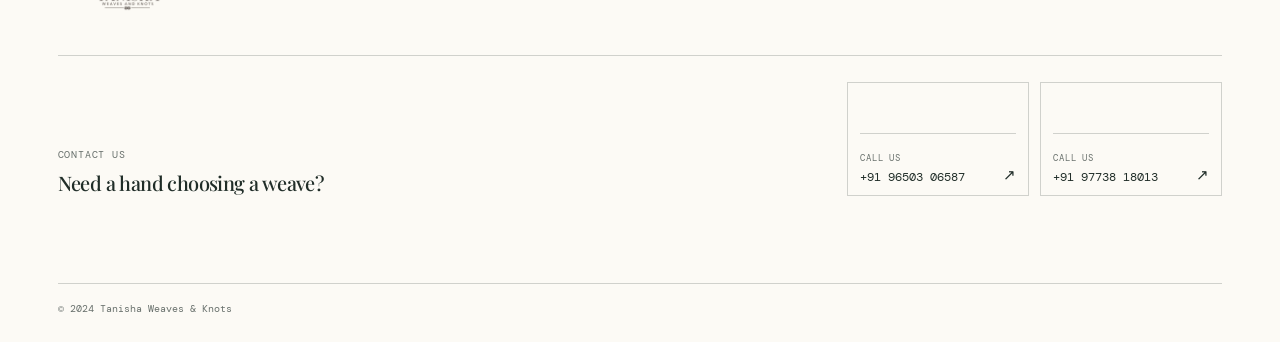
==== commit 0e993841: "Refresh Jamdani Whispers fashion image" ====
--- a/index.html
+++ b/index.html
@@ -11,7 +11,7 @@
     <style>
       .image-suit { background-image: url('assets/noor-chanderi-set.png'); }
       .c-three { background-image: url('assets/kantha-stories.png'); }
-      .c-two { background-image: url('assets/jamdani-journal.png'); }
+      .c-two { background-image: url('https://images.unsplash.com/photo-1594633312681-425c7b97ccd1?auto=format&fit=crop&w=1000&q=88'); }
       .craft-image { background-image: url('assets/handloom-artisans.png'); }
       .journal-image { background-image: url('assets/jamdani-journal.png'); }
       .product-actions { display:flex; justify-content:space-between; align-items:center; gap:12px; padding-top:2px; }
